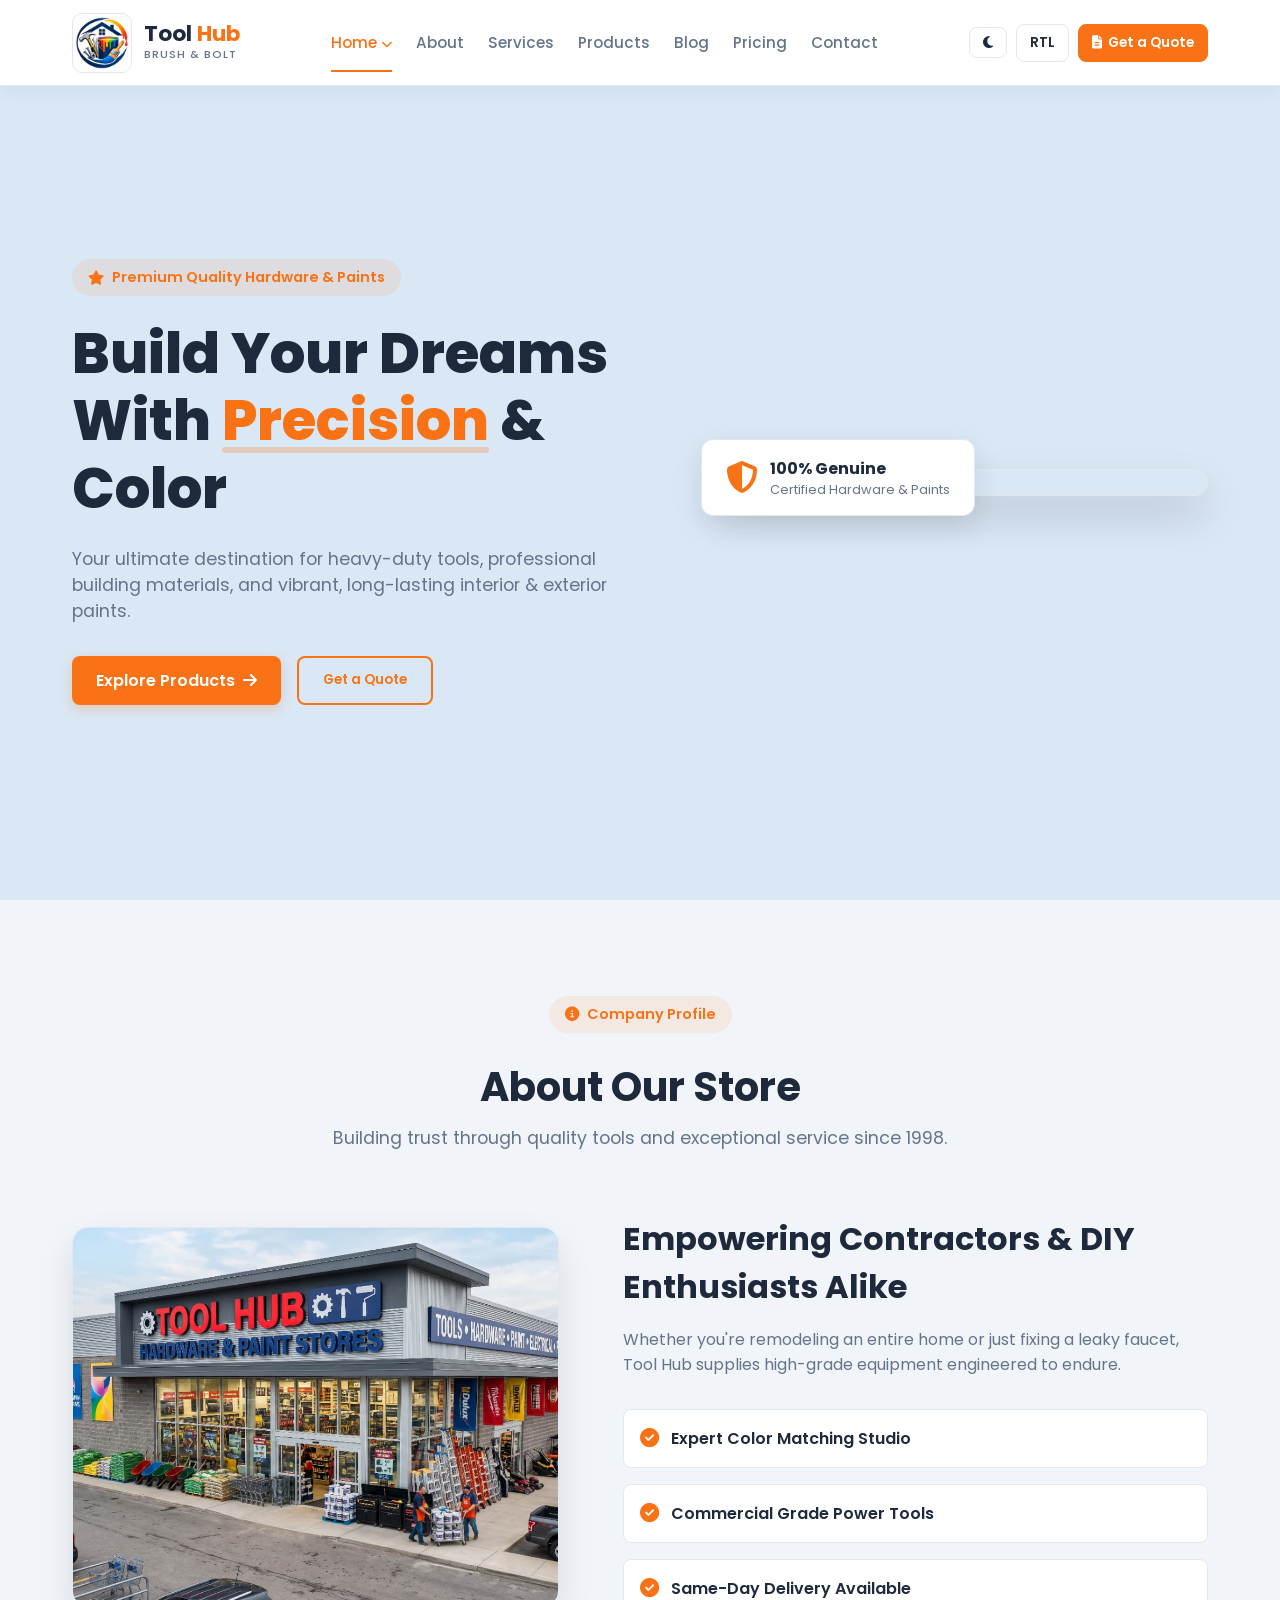
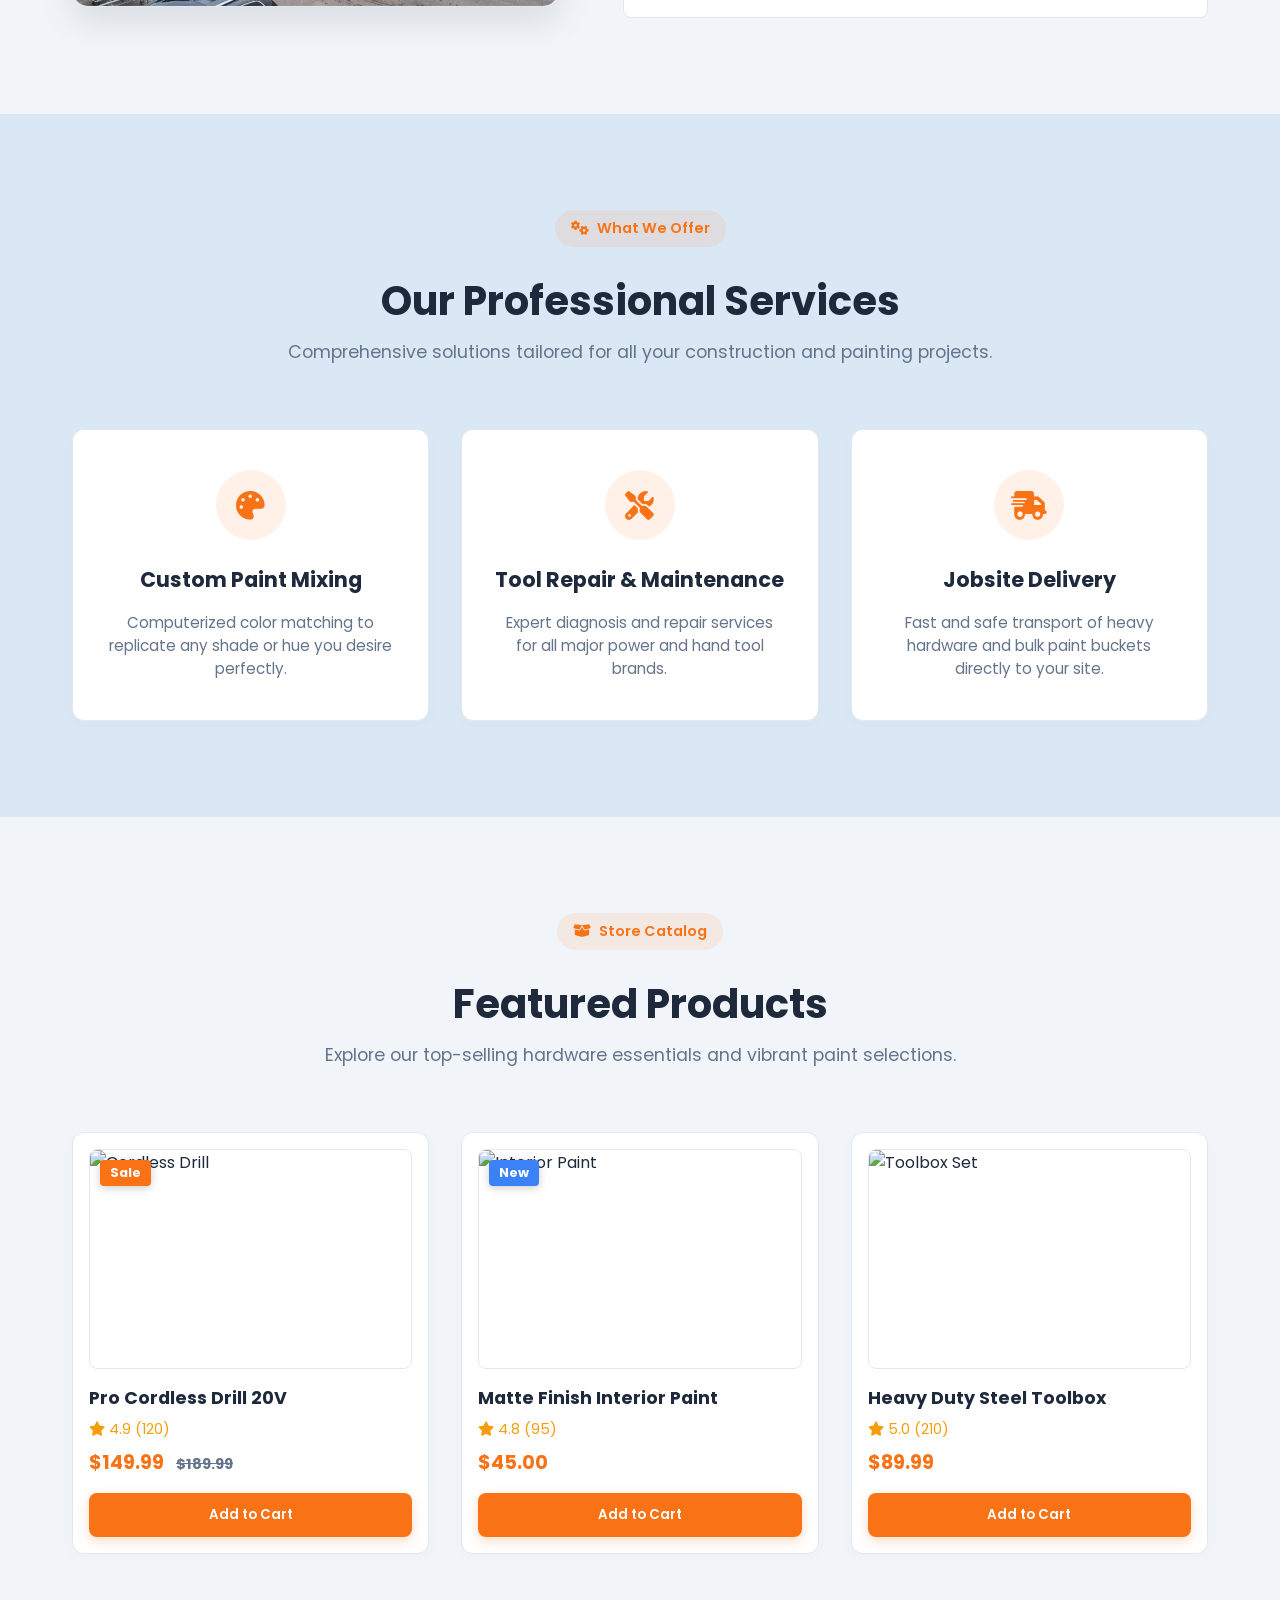
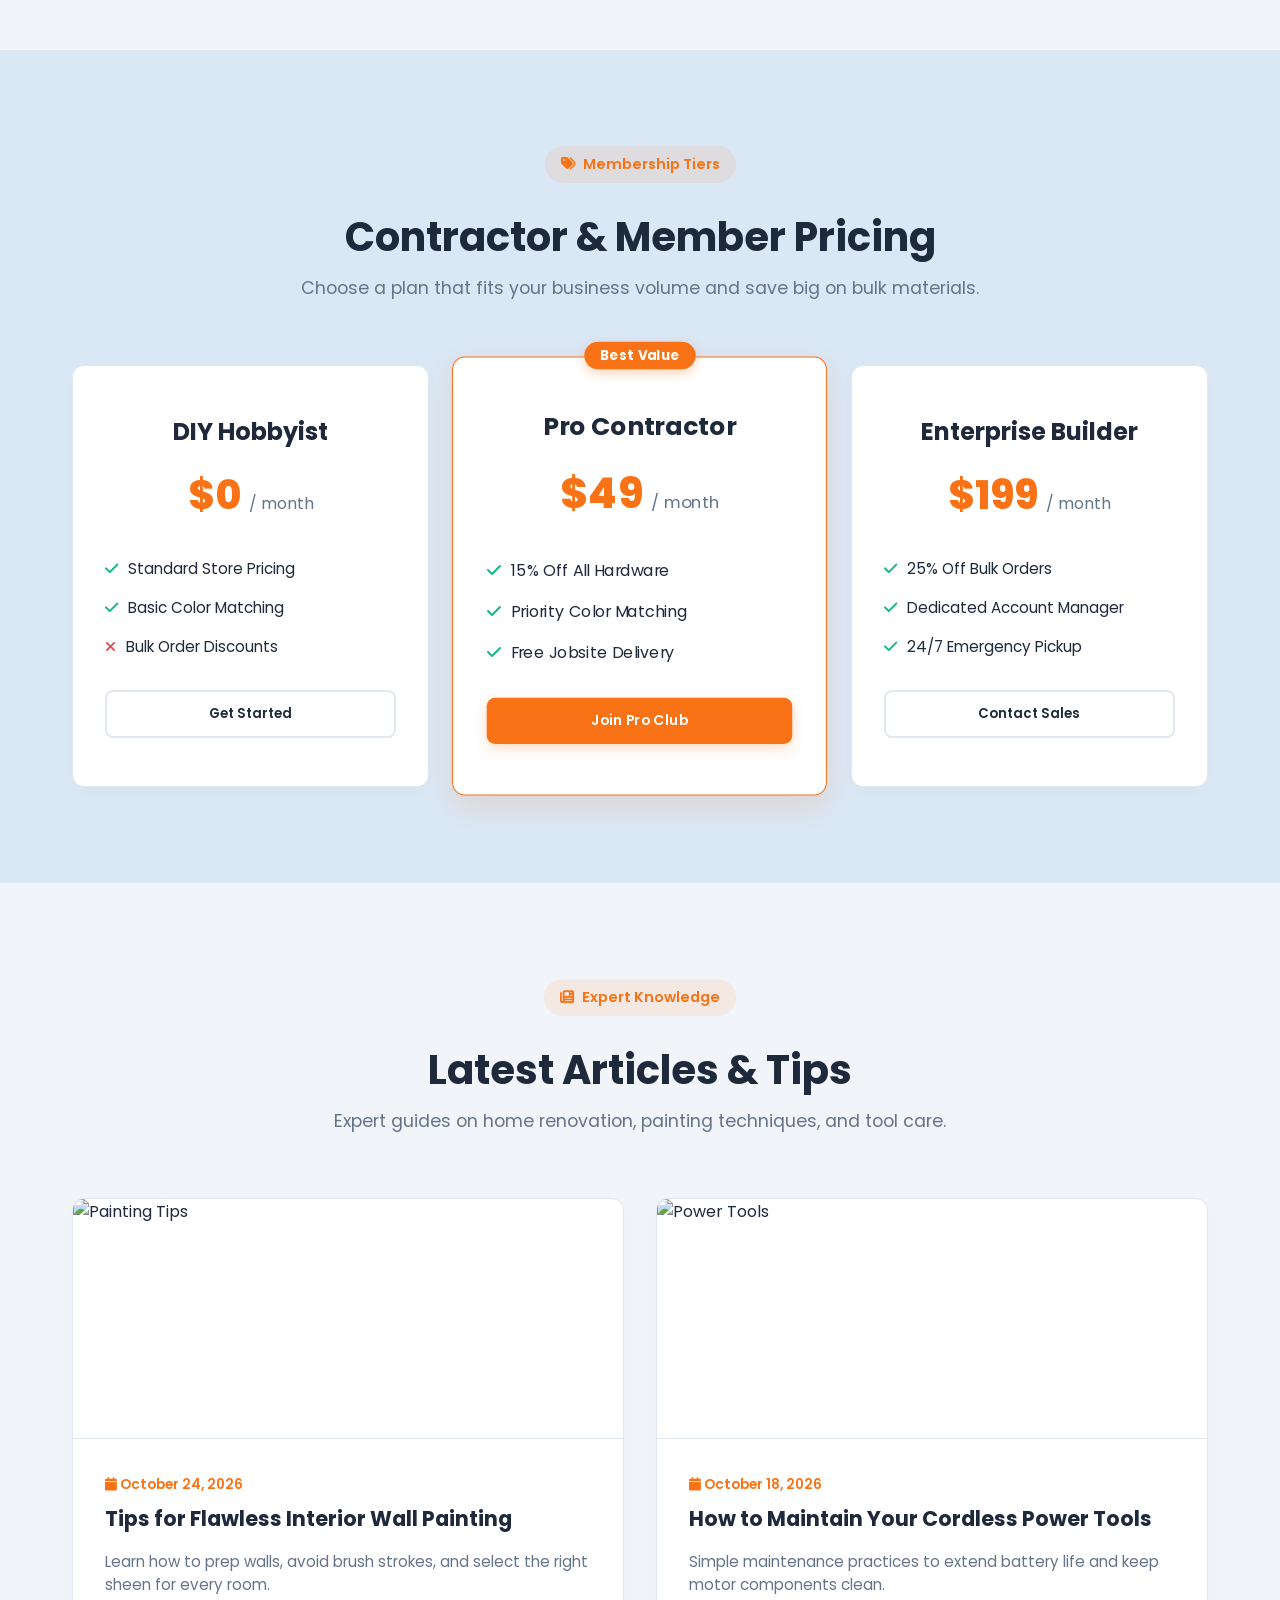
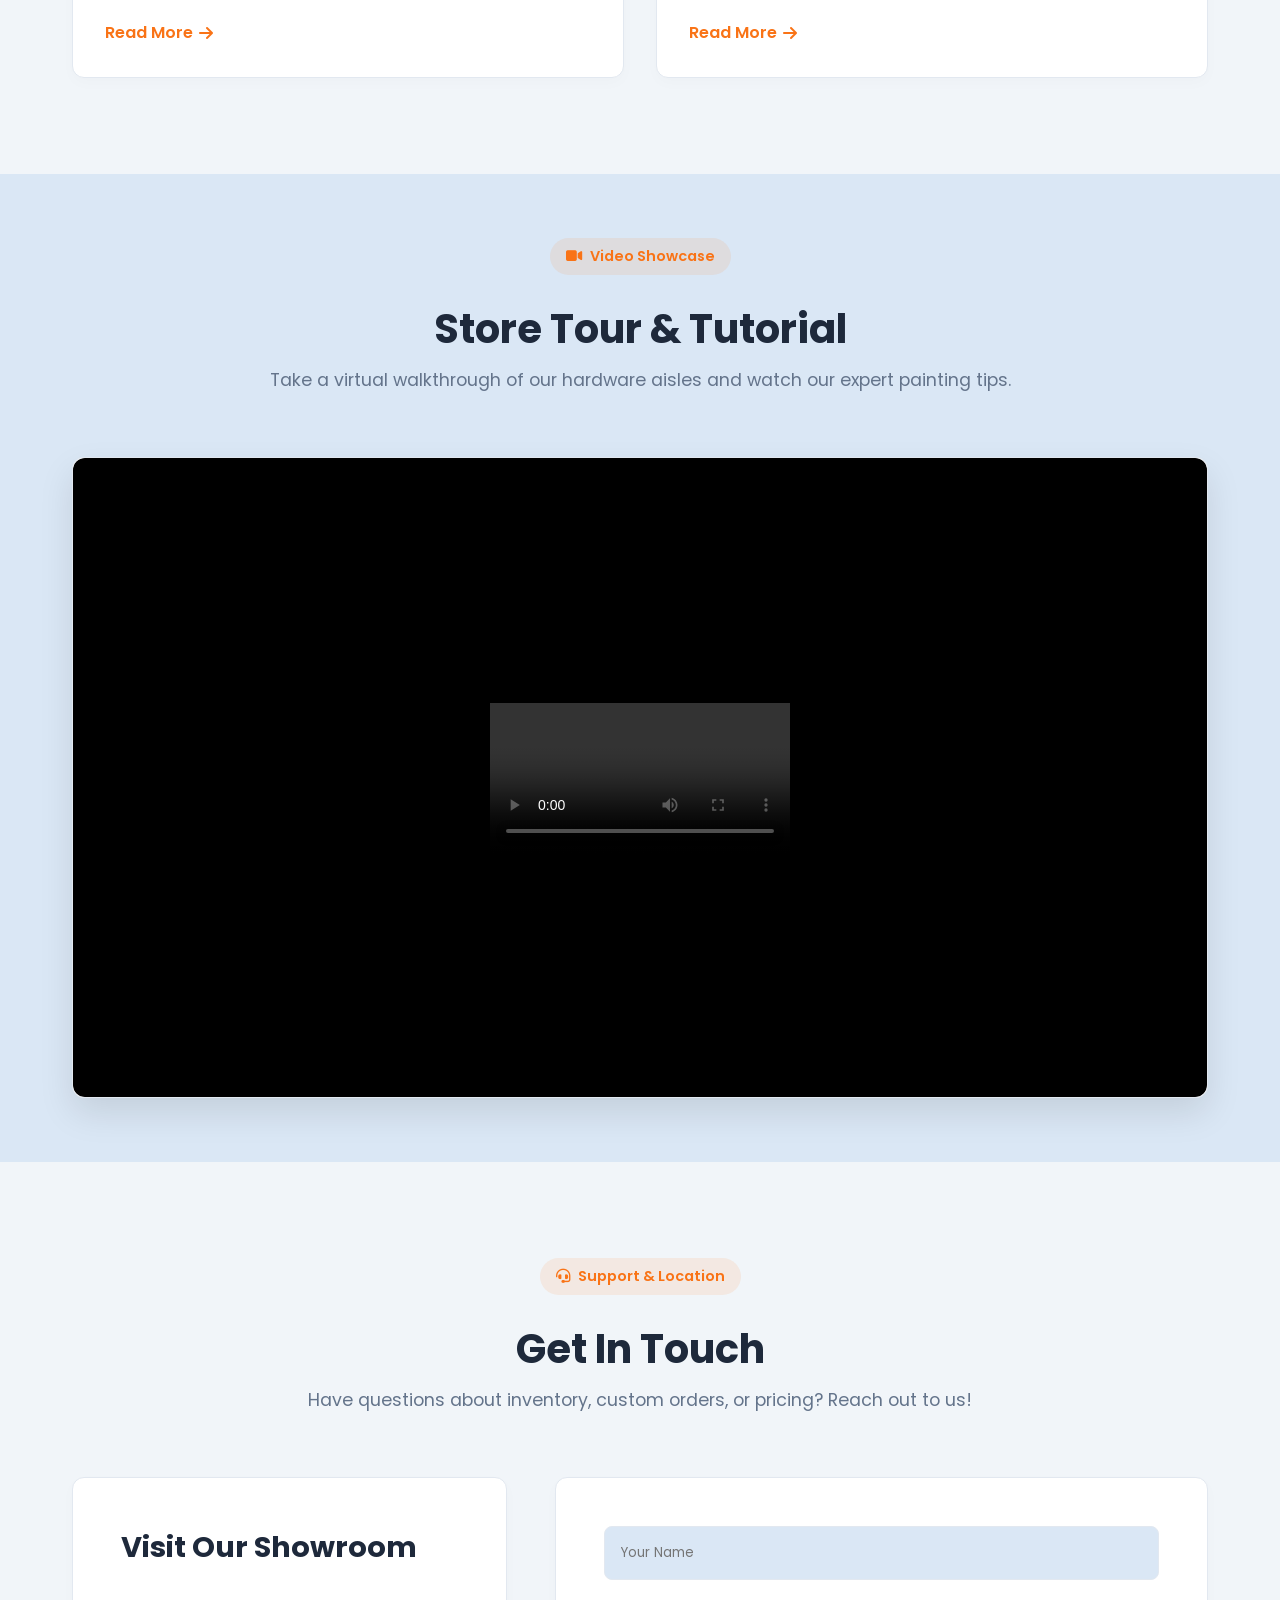
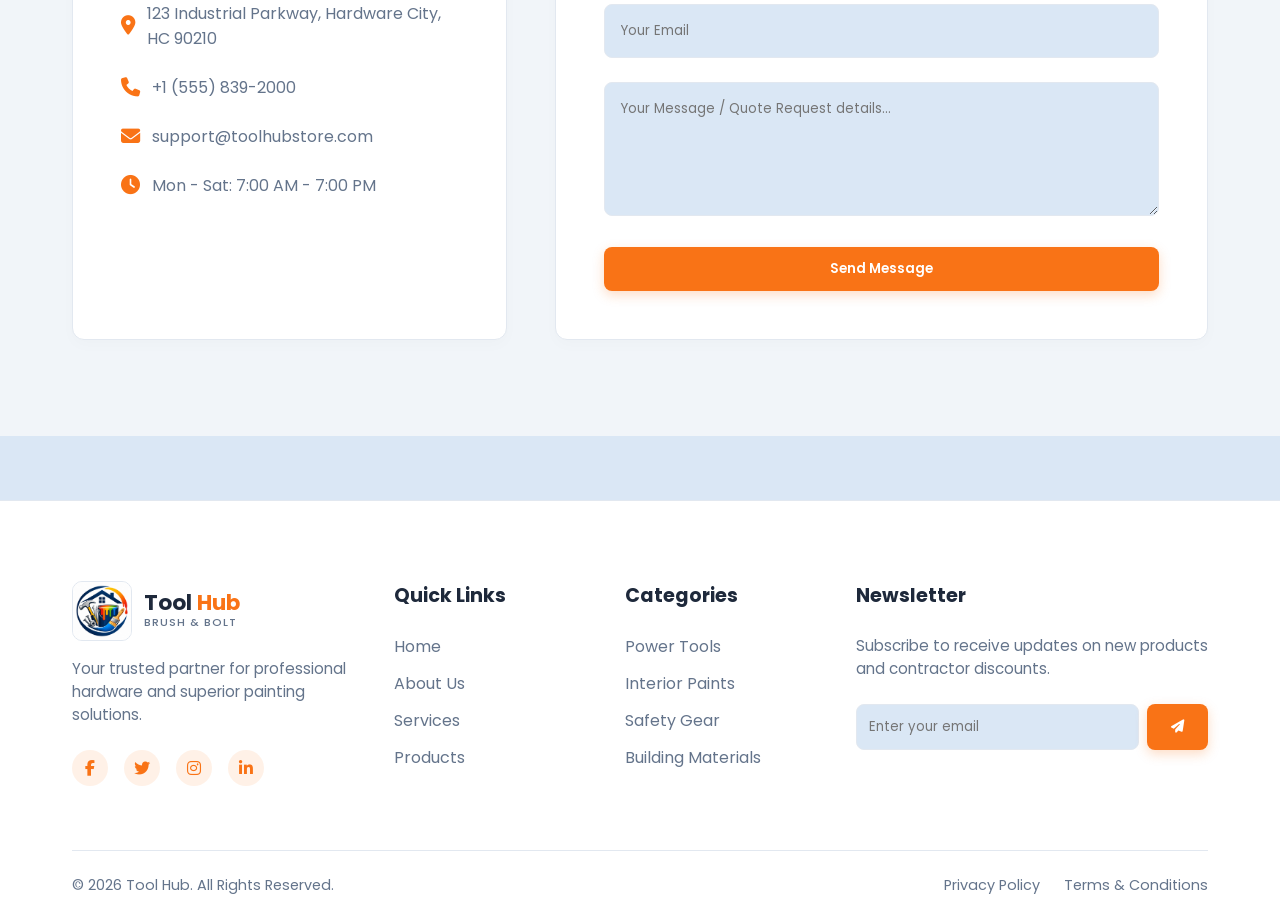
==== index.html @ 79085842 "Add files via upload" ====
<!DOCTYPE html>
<html lang="en" dir="ltr">
<head>
    <meta charset="UTF-8">
    <meta name="viewport" content="width=device-width, initial-scale=1.0">
    <title>Tool Hub - Hardware & Paint Store</title>
     
    <link rel="icon" type="image/png" href="/8eee87d8-c4de-4aaa-bc48-69386eb19802.jpg">

    <!-- Google Fonts -->
    <link href="https://fonts.googleapis.com/css2?family=Poppins:wght@300;400;500;600;700;800&display=swap" rel="stylesheet">
    <!-- FontAwesome Icons -->
    <link rel="stylesheet" href="https://cdnjs.cloudflare.com/ajax/libs/font-awesome/6.4.0/css/all.min.css">
    <!-- Custom CSS -->
<link rel="stylesheet" href="index.css">
</head>
<body>

    <!-- ================= HEADER / NAVBAR ================= -->
    <header class="header" id="header">
        <div class="container nav-container">
            <a href="#home" class="logo">
                <div class="logo-icon-wrapper">
                    <img src="/8eee87d8-c4de-4aaa-bc48-69386eb19802.jpg" alt="Tool Hub Logo" class="logo-light">
                    <img src="/9e8f0496-54de-43a0-b288-77802af85bac.jpg" alt="Tool Hub Logo Dark" class="logo-dark">
                </div>
                <div class="logo-content">
                    <span class="logo-title">Tool <span>Hub</span></span>
                    <span class="logo-subtitle">Brush & Bolt</span>
                </div>
            </a>

            <nav class="navbar" id="navbar">
                <ul class="nav-list">
                    <li class="dropdown">
                        <a href="#home" class="nav-link active">Home <i class="fa-solid fa-chevron-down" style="font-size: 0.7rem;"></i></a>
                        <ul class="dropdown-menu">
                            <li><a href="/index.html">Home-1</a></li>
                            <li><a href="/home2.html">Home-2</a></li>
                        </ul>
                    </li>
                    <li><a href="/about.html" class="nav-link">About</a></li>
                    <li><a href="/services.html" class="nav-link">Services</a></li>
                    <li><a href="/products.html" class="nav-link">Products</a></li>
                    <li><a href="/blog.html" class="nav-link">Blog</a></li>
                    <li><a href="/pricing.html" class="nav-link">Pricing</a></li>
                    <li><a href="/contact.html" class="nav-link">Contact</a></li>
                </ul>
            </nav>

            <div class="header-actions">
                <button class="action-btn theme-toggle" id="themeToggle" title="Toggle Theme">
                    <i class="fa-solid fa-moon"></i>
                </button>
                <button class="action-btn rtl-toggle" id="rtlToggle" title="Toggle RTL">
                    RTL
                </button>
                <button class="action-btn quote-btn" id="openQuoteModal">
                    <i class="fa-solid fa-file-lines"></i> Get a Quote
                </button>
                <div class="hamburger" id="hamburger">
                    <i class="fa-solid fa-bars"></i>
                </div>
            </div>
        </div>
    </header>

    <!-- ================= GET A QUOTE MODAL POPUP ================= -->
    <div class="quote-modal" id="quoteModal">
        <div class="modal-content">
            <button class="close-modal" id="closeQuoteModal"><i class="fa-solid fa-xmark"></i></button>
            <div class="modal-header">
                <h3>Request a Custom Quote</h3>
                <p>Fill out the details below and our team will get back to you with competitive pricing.</p>
            </div>
            <form class="modal-form" id="modalQuoteForm">
                <div class="form-group">
                    <input type="text" placeholder="Full Name" required>
                </div>
                <div class="form-group">
                    <input type="email" placeholder="Email Address" required>
                </div>
                <div class="form-group">
                    <input type="tel" placeholder="Phone Number" required>
                </div>
                <div class="form-group">
                    <select required>
                        <option value="" disabled selected>Select Category</option>
                        <option value="power-tools">Power Tools & Equipment</option>
                        <option value="paints">Paints & Color Mixing</option>
                        <option value="building-materials">Building Materials (Bulk)</option>
                        <option value="safety-gear">Safety Gear</option>
                    </select>
                </div>
                <div class="form-group">
                    <textarea rows="4" placeholder="Describe your materials or project specifications..." required></textarea>
                </div>
                <button type="submit" class="btn primary-btn full-width">Submit Quote Request</button>
            </form>
        </div>
    </div>

    <!-- ================= MAIN CONTENT ================= -->
    <main>

        <!-- SECTION 1: HERO -->
        <section class="hero-section" id="home">
            <div class="container hero-container">
                <div class="hero-content reveal-left">
                    <span class="badge pulse-effect"><i class="fa-solid fa-star"></i> Premium Quality Hardware & Paints</span>
                    <h1>Build Your Dreams With <span class="highlight">Precision</span> & Color</h1>
                    <p>Your ultimate destination for heavy-duty tools, professional building materials, and vibrant, long-lasting interior & exterior paints.</p>
                    <div class="hero-btns">
                        <a href="/products.html#catalog" class="btn primary-btn">Explore Products <i class="fa-solid fa-arrow-right"></i></a>
                        <button class="btn secondary-btn" id="heroOpenQuote">Get a Quote</button>
                    </div>
                </div>
                <div class="hero-image-wrapper reveal-right">
                    <img src="https://thecolorhouse.com/wp-content/uploads/2026/01/ace-hardware-beyond-where-to-find-painting-tools-and-supplies-nearby-image.jpg" alt="Hardware and Paint Store" class="hero-img">
                    <div class="floating-card">
                        <i class="fa-solid fa-shield-halved"></i>
                        <div>
                            <h4>100% Genuine</h4>
                            <p>Certified Hardware & Paints</p>
                        </div>
                    </div>
                </div>
            </div>
        </section>

        <!-- SECTION 2: ABOUT US -->
        <section class="about-section section-padding" id="about">
            <div class="container">
                <div class="section-header reveal-up">
                    <span class="badge"><i class="fa-solid fa-circle-info"></i> Company Profile</span>
                    <h2>About Our Store</h2>
                    <p>Building trust through quality tools and exceptional service since 1998.</p>
                </div>
                <div class="about-grid">
                    <div class="about-image-card reveal-left">
                        <img src="/d13f608e-55d2-41ec-92a8-7dc13a8773bf.jpg" alt="Hardware Store Front">
                    </div>
                    <div class="about-content reveal-right">
                        <h3>Empowering Contractors & DIY Enthusiasts Alike</h3>
                        <p>Whether you're remodeling an entire home or just fixing a leaky faucet, Tool Hub supplies high-grade equipment engineered to endure.</p>
                        <div class="about-features">
                            <div class="feature-item">
                                <i class="fa-solid fa-check-circle"></i>
                                <span>Expert Color Matching Studio</span>
                            </div>
                            <div class="feature-item">
                                <i class="fa-solid fa-check-circle"></i>
                                <span>Commercial Grade Power Tools</span>
                            </div>
                            <div class="feature-item">
                                <i class="fa-solid fa-check-circle"></i>
                                <span>Same-Day Delivery Available</span>
                            </div>
                        </div>
                    </div>
                </div>
            </div>
        </section>

        <!-- SECTION 3: SERVICES -->
        <section class="services-section section-padding" id="services">
            <div class="container">
                <div class="section-header reveal-up">
                    <span class="badge"><i class="fa-solid fa-gears"></i> What We Offer</span>
                    <h2>Our Professional Services</h2>
                    <p>Comprehensive solutions tailored for all your construction and painting projects.</p>
                </div>
                <div class="services-grid">
                    <div class="service-card reveal-up" style="transition-delay: 0.1s;">
                        <div class="service-icon"><i class="fa-solid fa-palette"></i></div>
                        <h3>Custom Paint Mixing</h3>
                        <p>Computerized color matching to replicate any shade or hue you desire perfectly.</p>
                    </div>
                    <div class="service-card reveal-up" style="transition-delay: 0.2s;">
                        <div class="service-icon"><i class="fa-solid fa-screwdriver-wrench"></i></div>
                        <h3>Tool Repair & Maintenance</h3>
                        <p>Expert diagnosis and repair services for all major power and hand tool brands.</p>
                    </div>
                    <div class="service-card reveal-up" style="transition-delay: 0.3s;">
                        <div class="service-icon"><i class="fa-solid fa-truck-fast"></i></div>
                        <h3>Jobsite Delivery</h3>
                        <p>Fast and safe transport of heavy hardware and bulk paint buckets directly to your site.</p>
                    </div>
                </div>
            </div>
        </section>

        <!-- SECTION 4: PRODUCTS -->
        <section class="products-section section-padding" id="products">
            <div class="container">
                <div class="section-header reveal-up">
                    <span class="badge"><i class="fa-solid fa-box-open"></i> Store Catalog</span>
                    <h2>Featured Products</h2>
                    <p>Explore our top-selling hardware essentials and vibrant paint selections.</p>
                </div>
                <div class="products-grid">
                    <div class="product-card reveal-up" style="transition-delay: 0.1s;">
                        <div class="product-img">
                            <img src="https://cdn.thewirecutter.com/wp-content/media/2023/11/drills-2048px-8376.jpg" alt="Cordless Drill">
                            <span class="tag">Sale</span>
                        </div>
                        <div class="product-info">
                            <h4>Pro Cordless Drill 20V</h4>
                            <div class="rating"><i class="fa-solid fa-star"></i> 4.9 (120)</div>
                            <div class="price">$149.99 <span>$189.99</span></div>
                            <button class="btn primary-btn full-width">Add to Cart</button>
                        </div>
                    </div>
                    <div class="product-card reveal-up" style="transition-delay: 0.2s;">
                        <div class="product-img">
                            <img src="https://benjaminmoorepk.com/wp-content/uploads/2021/11/paint-banjamin-moore-aura-bath-and-spa-1024x1024.jpg" alt="Interior Paint">
                            <span class="tag new">New</span>
                        </div>
                        <div class="product-info">
                            <h4>Matte Finish Interior Paint</h4>
                            <div class="rating"><i class="fa-solid fa-star"></i> 4.8 (95)</div>
                            <div class="price">$45.00</div>
                            <button class="btn primary-btn full-width">Add to Cart</button>
                        </div>
                    </div>
                    <div class="product-card reveal-up" style="transition-delay: 0.3s;">
                        <div class="product-img">
                            <img src="https://www.pngitem.com/pimgs/m/250-2507746_kit-herramientas-png-transparent-png.png" alt="Toolbox Set">
                        </div>
                        <div class="product-info">
                            <h4>Heavy Duty Steel Toolbox</h4>
                            <div class="rating"><i class="fa-solid fa-star"></i> 5.0 (210)</div>
                            <div class="price">$89.99</div>
                            <button class="btn primary-btn full-width">Add to Cart</button>
                        </div>
                    </div>
                </div>
            </div>
        </section>

        <!-- SECTION 5: PRICING -->
        <section class="pricing-section section-padding" id="pricing">
            <div class="container">
                <div class="section-header reveal-up">
                    <span class="badge"><i class="fa-solid fa-tags"></i> Membership Tiers</span>
                    <h2>Contractor & Member Pricing</h2>
                    <p>Choose a plan that fits your business volume and save big on bulk materials.</p>
                </div>
                <div class="pricing-grid">
                    <div class="pricing-card reveal-up" style="transition-delay: 0.1s;">
                        <h3>DIY Hobbyist</h3>
                        <div class="price-tag">$0 <span>/ month</span></div>
                        <ul class="pricing-features">
                            <li><i class="fa-solid fa-check"></i> Standard Store Pricing</li>
                            <li><i class="fa-solid fa-check"></i> Basic Color Matching</li>
                            <li><i class="fa-solid fa-xmark"></i> Bulk Order Discounts</li>
                        </ul>
                        <button class="btn secondary-btn full-width" onclick="document.getElementById('quoteModal').classList.add('active')">Get Started</button>
                    </div>
                    <div class="pricing-card popular reveal-up" style="transition-delay: 0.2s;">
                        <span class="pop-badge">Best Value</span>
                        <h3>Pro Contractor</h3>
                        <div class="price-tag">$49 <span>/ month</span></div>
                        <ul class="pricing-features">
                            <li><i class="fa-solid fa-check"></i> 15% Off All Hardware</li>
                            <li><i class="fa-solid fa-check"></i> Priority Color Matching</li>
                            <li><i class="fa-solid fa-check"></i> Free Jobsite Delivery</li>
                        </ul>
                        <button class="btn primary-btn full-width" onclick="document.getElementById('quoteModal').classList.add('active')">Join Pro Club</button>
                    </div>
                    <div class="pricing-card reveal-up" style="transition-delay: 0.3s;">
                        <h3>Enterprise Builder</h3>
                        <div class="price-tag">$199 <span>/ month</span></div>
                        <ul class="pricing-features">
                            <li><i class="fa-solid fa-check"></i> 25% Off Bulk Orders</li>
                            <li><i class="fa-solid fa-check"></i> Dedicated Account Manager</li>
                            <li><i class="fa-solid fa-check"></i> 24/7 Emergency Pickup</li>
                        </ul>
                        <button class="btn secondary-btn full-width" onclick="document.getElementById('quoteModal').classList.add('active')">Contact Sales</button>
                    </div>
                </div>
            </div>
        </section>

        <!-- SECTION 6: BLOG -->
        <section class="blog-section section-padding" id="blog">
            <div class="container">
                <div class="section-header reveal-up">
                    <span class="badge"><i class="fa-solid fa-newspaper"></i> Expert Knowledge</span>
                    <h2>Latest Articles & Tips</h2>
                    <p>Expert guides on home renovation, painting techniques, and tool care.</p>
                </div>
                <div class="blog-grid">
                    <div class="blog-card reveal-left">
                        <div class="blog-img">
                            <img src="https://homemademodernblog.com/wp-content/uploads/2025/06/Incorporate-Accent-Walls.webp" alt="Painting Tips">
                        </div>
                        <div class="blog-content">
                            <span class="blog-date"><i class="fa-solid fa-calendar"></i> October 24, 2026</span>
                            <h4>Tips for Flawless Interior Wall Painting</h4>
                            <p>Learn how to prep walls, avoid brush strokes, and select the right sheen for every room.</p>
                            <a href="#" class="read-more">Read More <i class="fa-solid fa-arrow-right"></i></a>
                        </div>
                    </div>
                    <div class="blog-card reveal-right">
                        <div class="blog-img">
                            <img src="https://taxplore.com/wp-content/uploads/2025/08/essential_woodworking_power_tools_zygms.jpg" alt="Power Tools">
                        </div>
                        <div class="blog-content">
                            <span class="blog-date"><i class="fa-solid fa-calendar"></i> October 18, 2026</span>
                            <h4>How to Maintain Your Cordless Power Tools</h4>
                            <p>Simple maintenance practices to extend battery life and keep motor components clean.</p>
                            <a href="#" class="read-more">Read More <i class="fa-solid fa-arrow-right"></i></a>
                        </div>
                    </div>
                </div>
            </div>
        </section>

        <!-- SECTION: FEATURED VIDEO SHOWCASE -->
        <section class="video-section section-padding" id="video">
            <div class="container">
                <div class="section-header reveal-up">
                    <span class="badge"><i class="fa-solid fa-video"></i> Video Showcase</span>
                    <h2>Store Tour & Tutorial</h2>
                    <p>Take a virtual walkthrough of our hardware aisles and watch our expert painting tips.</p>
                </div>
                <div class="video-wrapper reveal-up">
                    <iframe src="/WhatsApp Video 2026-11-03 at 12.18.35 PM.mp4" title="Tool Hub Store Tour & Demonstration" allowfullscreen></iframe>
                </div>
            </div>
        </section>

        <!-- SECTION 7: CONTACT -->
        <section class="contact-section section-padding" id="contact">
            <div class="container">
                <div class="section-header reveal-up">
                    <span class="badge"><i class="fa-solid fa-headset"></i> Support & Location</span>
                    <h2>Get In Touch</h2>
                    <p>Have questions about inventory, custom orders, or pricing? Reach out to us!</p>
                </div>
                <div class="contact-grid">
                    <div class="contact-info reveal-left">
                        <h3>Visit Our Showroom</h3>
                        <p><i class="fa-solid fa-location-dot"></i> 123 Industrial Parkway, Hardware City, HC 90210</p>
                        <p><i class="fa-solid fa-phone"></i> +1 (555) 839-2000</p>
                        <p><i class="fa-solid fa-envelope"></i> support@toolhubstore.com</p>
                        <p><i class="fa-solid fa-clock"></i> Mon - Sat: 7:00 AM - 7:00 PM</p>
                    </div>
                    <form class="contact-form reveal-right" id="contactForm">
                        <div class="form-group">
                            <input type="text" placeholder="Your Name" required>
                        </div>
                        <div class="form-group">
                            <input type="email" placeholder="Your Email" required>
                        </div>
                        <div class="form-group">
                            <textarea rows="5" placeholder="Your Message / Quote Request details..." required></textarea>
                        </div>
                        <button type="submit" class="btn primary-btn full-width">Send Message</button>
                    </form>
                </div>
            </div>
        </section>

    </main>

    <!-- ================= FOOTER ================= -->
    <footer class="footer">
        <div class="container footer-container">
            <div class="footer-col">
                <a href="#home" class="logo">
                    <div class="logo-icon-wrapper">
                        <img src="/8eee87d8-c4de-4aaa-bc48-69386eb19802.jpg" alt="Tool Hub Logo" class="logo-light">
                        <img src="/9e8f0496-54de-43a0-b288-77802af85bac.jpg" alt="Tool Hub Logo Dark" class="logo-dark">
                    </div>
                    <div class="logo-content">
                        <span class="logo-title">Tool <span>Hub</span></span>
                        <span class="logo-subtitle">Brush & Bolt</span>
                    </div>
                </a>
                <p>Your trusted partner for professional hardware and superior painting solutions.</p>
                <div class="social-icons">
                    <a href="#"><i class="fa-brands fa-facebook-f"></i></a>
                    <a href="#"><i class="fa-brands fa-twitter"></i></a>
                    <a href="#"><i class="fa-brands fa-instagram"></i></a>
                    <a href="#"><i class="fa-brands fa-linkedin-in"></i></a>
                </div>
            </div>
            <div class="footer-col">
                <h3>Quick Links</h3>
                <ul>
                    <li><a href="#home">Home</a></li>
                    <li><a href="#about">About Us</a></li>
                    <li><a href="#services">Services</a></li>
                    <li><a href="#products">Products</a></li>
                </ul>
            </div>
            <div class="footer-col">
                <h3>Categories</h3>
                <ul>
                    <li><a href="#products">Power Tools</a></li>
                    <li><a href="#products">Interior Paints</a></li>
                    <li><a href="#products">Safety Gear</a></li>
                    <li><a href="#products">Building Materials</a></li>
                </ul>
            </div>
            <div class="footer-col">
                <h3>Newsletter</h3>
                <p>Subscribe to receive updates on new products and contractor discounts.</p>
                <form class="newsletter-form">
                    <input type="email" placeholder="Enter your email" required>
                    <button type="submit" class="btn primary-btn"><i class="fa-solid fa-paper-plane"></i></button>
                </form>
            </div>
        </div>
        <div class="container">
            <div class="footer-bottom">
                <p>&copy; 2026 Tool Hub. All Rights Reserved.</p>
                <div class="footer-bottom-links">
                    <a href="#privacy">Privacy Policy</a>
                    <a href="#terms">Terms & Conditions</a>
                </div>
            </div>
        </div>
    </footer>

    <!-- Custom JS -->
    <script src="index.js"></script>
</body>
</html>
---- index.css ----
:root {
            --bg-color: #dae7f5;
            --bg-secondary: #f1f5f9;
            --card-bg: #ffffff;
            --text-color: #1e293b;
            --text-muted: #64748b;
            --primary-color: #f97316; /* Hardware Orange */
            --primary-hover: #ea580c;
            --secondary-color: #3b82f6; /* Secondary Blue */
            --secondary-hover: #2563eb;
            --accent-color: #3b82f6;
            --border-color: #e2e8f0;
            --header-bg: #ffffff;
            --transition: all 0.3s ease;
        }

        [data-theme="dark"] {
            --bg-color: #0f172a;
            --bg-secondary: #1e293b;
            --card-bg: #111827;
            --text-color: #f8fafc;
            --text-muted: #94a3b8;
            --secondary-color: #60a5fa; /* Secondary Light Blue */
            --secondary-hover: #93c5fd;
            --border-color: #334155;
            --header-bg: rgba(15, 23, 42, 0.9);
        }

        /* ================= RESET & BASE STYLES ================= */
        * {
            margin: 0;
            padding: 0;
            box-sizing: border-box;
            font-family: 'Poppins', sans-serif;
        }

        html {
            scroll-behavior: smooth;
        }

        body {
            background-color: var(--bg-color);
            color: var(--text-color);
            transition: var(--transition);
            overflow-x: hidden;
        }

        .container {
            max-width: 1200px;
            margin: 0 auto;
            padding: 0 2rem;
        }

        ul {
            list-style: none;
        }

        a {
            text-decoration: none;
            color: inherit;
        }

        /* ================= ALTERNATING SECTION BACKGROUNDS ================= */
        section:nth-child(odd) {
            background-color: var(--bg-color);
        }

        section:nth-child(even) {
            background-color: var(--bg-secondary);
        }

        /* ================= STANDARD CARDS (Lighting Effects Removed) ================= */
        .card-base {
            border: 1px solid var(--border-color);
            border-radius: 12px;
            background: var(--card-bg);
            transition: var(--transition);
        }

        /* ================= SCROLL & ENTRANCE ANIMATION CLASSES ================= */
        .reveal-up {
            opacity: 0;
            transform: translateY(40px);
            transition: opacity 0.8s cubic-bezier(0.16, 1, 0.3, 1), transform 0.8s cubic-bezier(0.16, 1, 0.3, 1);
        }

        .reveal-up.active {
            opacity: 1;
            transform: translateY(0);
        }

        .reveal-left {
            opacity: 0;
            transform: translateX(-50px);
            transition: opacity 0.8s cubic-bezier(0.16, 1, 0.3, 1), transform 0.8s cubic-bezier(0.16, 1, 0.3, 1);
        }

        .reveal-left.active {
            opacity: 1;
            transform: translateX(0);
        }

        .reveal-right {
            opacity: 0;
            transform: translateX(50px);
            transition: opacity 0.8s cubic-bezier(0.16, 1, 0.3, 1), transform 0.8s cubic-bezier(0.16, 1, 0.3, 1);
        }

        .reveal-right.active {
            opacity: 1;
            transform: translateX(0);
        }

        /* Pulse Animation for interactive badges/highlights */
        @keyframes pulse-subtle {
            0%, 100% { transform: scale(1); }
            50% { transform: scale(1.02); }
        }

        .pulse-effect {
            animation: pulse-subtle 4s ease-in-out infinite;
        }

        /* ================= HEADER & NAV ================= */
        .header {
            position: fixed;
            top: 0;
            left: 0;
            width: 100%;
            background-color: var(--header-bg);
            backdrop-filter: blur(12px);
            -webkit-backdrop-filter: blur(12px);
            z-index: 1000;
            border-bottom: 1px solid var(--border-color);
            box-shadow: 0 4px 20px rgba(0, 0, 0, 0.05);
            transition: var(--transition);
        }

        .nav-container {
            display: flex;
            align-items: center;
            justify-content: space-between;
            height: 85px;
            gap: 1.5rem;
        }

        .logo {
            display: flex;
            align-items: center;
            gap: 12px;
            flex-shrink: 0;
            transition: transform 0.3s ease;
        }
        
        .logo:hover {
            transform: scale(1.03);
        }

        .logo-icon-wrapper {
            width: 60px;
            height: 60px;
            background: var(--card-bg);
            border: 1px solid var(--border-color);
            display: flex;
            align-items: center;
            justify-content: center;
            border-radius: 10px;
            overflow: hidden;
            transition: transform 0.4s ease;
        }

        .logo:hover .logo-icon-wrapper {
            transform: rotate(-8deg);
        }

        .logo-icon-wrapper img {
            width: 100%;
            height: 100%;
            object-fit: cover;
        }

        .logo-dark { display: none; }
        .logo-light { display: block; }
        
        [data-theme="dark"] .logo-dark { display: block; }
        [data-theme="dark"] .logo-light { display: none; }

        .logo-content {
            display: flex;
            flex-direction: column;
        }

        .logo-title {
            font-weight: 700;
            font-size: 1.35rem;
            line-height: 1.1;
        }

        .logo-title span {
            color: var(--primary-color);
        }

        .logo-subtitle {
            font-size: 0.7rem;
            font-weight: 500;
            color: var(--text-muted);
            letter-spacing: 1px;
            text-transform: uppercase;
        }

        .nav-list {
            display: flex;
            gap: 1.5rem;
            align-items: center;
        }

        .nav-link {
            font-weight: 500;
            color: var(--text-muted);
            transition: var(--transition);
            position: relative;
            padding: 1.5rem 0;
            font-size: 0.95rem;
        }

        .nav-link:hover, .nav-link.active {
            color: var(--primary-color);
        }

        .nav-link::after {
            content: '';
            position: absolute;
            bottom: 5px;
            left: 0;
            width: 0;
            height: 2px;
            background: var(--primary-color);
            transition: width 0.3s cubic-bezier(0.16, 1, 0.3, 1);
        }

        .nav-link:hover::after, .nav-link.active::after {
            width: 100%;
        }

        /* ================= DROPDOWN MENU STYLES ================= */
        .dropdown {
            position: relative;
        }

        .dropdown-menu {
            position: absolute;
            top: 100%;
            left: 0;
            background: var(--card-bg);
            border: 1px solid var(--border-color);
            box-shadow: 0 10px 25px rgba(0,0,0,0.1);
            border-radius: 8px;
            width: 200px;
            display: flex;
            flex-direction: column;
            opacity: 0;
            visibility: hidden;
            transform: translateY(15px);
            transition: all 0.3s cubic-bezier(0.16, 1, 0.3, 1);
            z-index: 100;
        }

        .dropdown:hover .dropdown-menu {
            opacity: 1;
            visibility: visible;
            transform: translateY(0);
        }

        .dropdown-menu li a {
            padding: 0.75rem 1.2rem;
            color: var(--text-color);
            font-size: 0.9rem;
            display: block;
            transition: var(--transition);
        }

        .dropdown-menu li a:hover {
            background: var(--bg-secondary);
            color: var(--primary-color);
            padding-left: 1.5rem;
        }

        .header-actions {
            display: flex;
            align-items: center;
            gap: 0.6rem;
            flex-shrink: 0;
        }

        .action-btn {
            background: var(--card-bg);
            border: 1px solid var(--border-color);
            color: var(--text-color);
            padding: 0.5rem 0.8rem;
            border-radius: 8px;
            cursor: pointer;
            font-weight: 600;
            font-size: 0.85rem;
            transition: var(--transition);
            display: flex;
            align-items: center;
            gap: 6px;
            white-space: nowrap;
        }

        .action-btn:hover {
            border-color: var(--secondary-color);
            color: var(--secondary-color);
            transform: translateY(-2px);
        }
        .theme-toggle, .rtl-toggle {
            background-color: var(--card-bg);
            color: var(--text-color);
            padding: 0.5rem 0.8rem;
        }

        .theme-toggle:hover, .rtl-toggle:hover {
            border-color: var(--primary-color);
            color: var(--primary-color);
        }

        .quote-btn {
            background-color: var(--primary-color);
            color: #fff;
            border-color: var(--primary-color);
        }

        .quote-btn:hover {
            opacity: 0.9;
            color: #fff;
            transform: translateY(-2px) scale(1.02);
        }

        .hamburger {
            display: none;
            font-size: 1.4rem;
            cursor: pointer;
            padding: 4px;
            transition: transform 0.3s ease;
        }
        
        .hamburger:hover {
            color: var(--primary-color);
        }

        /* ================= BUTTONS & ANIMATED RIPPLE EFFECT ================= */
        .btn {
            display: inline-flex;
            align-items: center;
            justify-content: center;
            gap: 8px;
            padding: 0.75rem 1.5rem;
            border-radius: 8px;
            font-weight: 600;
            cursor: pointer;
            transition: all 0.3s cubic-bezier(0.16, 1, 0.3, 1);
            border: none;
            position: relative;
            overflow: hidden;
        }

        .btn::after {
            content: '';
            position: absolute;
            width: 100%;
            height: 100%;
            top: 0;
            left: -100%;
            background: linear-gradient(90deg, transparent, rgba(255,255,255,0.2), transparent);
            transition: 0.5s;
        }

        .btn:hover::after {
            left: 100%;
        }

        .primary-btn {
            background-color: var(--primary-color);
            color: #fff;
            box-shadow: 0 4px 12px rgba(249, 115, 22, 0.25);
        }

        .primary-btn:hover {
            background-color: var(--primary-hover);
            transform: translateY(-3px);
            box-shadow: 0 6px 18px rgba(249, 115, 22, 0.35);
        }

        .secondary-btn {
            background-color: transparent;
            border: 2px solid var(--border-color);
            color: var(--text-color);
        }

        .secondary-btn:hover {
            border-color: var(--primary-color);
            color: var(--primary-color);
            transform: translateY(-3px);
            background: rgba(249, 115, 22, 0.05);
        }

        .full-width {
            width: 100%;
        }

        /* ================= MODAL POPUP FOR QUOTE ================= */
        .quote-modal {
            position: fixed;
            inset: 0;
            background: rgba(15, 23, 42, 0.75);
            backdrop-filter: blur(5px);
            display: flex;
            align-items: center;
            justify-content: center;
            z-index: 2000;
            opacity: 0;
            visibility: hidden;
            transition: var(--transition);
        }

        .quote-modal.active {
            opacity: 1;
            visibility: visible;
        }

        .modal-content {
            background: var(--card-bg);
            border: 1px solid var(--border-color);
            width: 100%;
            max-width: 550px;
            padding: 2.5rem;
            border-radius: 16px;
            position: relative;
            box-shadow: 0 20px 40px rgba(0,0,0,0.3);
            transform: translateY(-30px) scale(0.95);
            transition: transform 0.4s cubic-bezier(0.16, 1, 0.3, 1), opacity 0.4s ease;
        }

        .quote-modal.active .modal-content {
            transform: translateY(0) scale(1);
        }

        .close-modal {
            position: absolute;
            top: 1.2rem;
            right: 1.2rem;
            background: var(--bg-secondary);
            border: none;
            width: 35px;
            height: 35px;
            border-radius: 50%;
            display: flex;
            align-items: center;
            justify-content: center;
            font-size: 1.1rem;
            cursor: pointer;
            color: var(--text-color);
            transition: var(--transition);
        }

        .close-modal:hover {
            background: var(--primary-color);
            color: #fff;
            transform: rotate(90deg);
        }

        .modal-header {
            margin-bottom: 1.5rem;
        }

        .modal-header h3 {
            font-size: 1.6rem;
            margin-bottom: 0.3rem;
        }

        .modal-header p {
            color: var(--text-muted);
            font-size: 0.95rem;
        }

        .modal-form {
            display: flex;
            flex-direction: column;
            gap: 1.2rem;
        }

        .modal-form input, 
        .modal-form select, 
        .modal-form textarea {
            width: 100%;
            padding: 0.9rem 1rem;
            background: var(--bg-color);
            border: 1px solid var(--border-color);
            border-radius: 8px;
            color: var(--text-color);
            outline: none;
            font-family: inherit;
            transition: var(--transition);
        }

        .modal-form input:focus, 
        .modal-form select:focus, 
        .modal-form textarea:focus {
            border-color: var(--primary-color);
            transform: translateY(-1px);
            box-shadow: 0 4px 12px rgba(249, 115, 22, 0.15);
        }

        /* ================= SECTION COMMON ================= */
        .section-padding {
            padding: 6rem 0;
        }

        .section-header {
            text-align: center;
            margin-bottom: 4rem;
        }

        .section-header h2 {
            font-size: 2.5rem;
            font-weight: 700;
            margin-bottom: 0.5rem;
        }

        .section-header p {
            color: var(--text-muted);
            font-size: 1.1rem;
        }

        .badge {
            display: inline-flex;
            align-items: center;
            gap: 8px;
            background: rgba(249, 115, 22, 0.1);
            color: var(--primary-color);
            padding: 0.5rem 1rem;
            border-radius: 50px;
            font-weight: 600;
            font-size: 0.9rem;
            margin-bottom: 1.5rem;
            transition: transform 0.3s ease;
        }
        
        .badge:hover {
            transform: scale(1.05);
        }

        /* ================= SECTION 1: HERO ================= */
        .hero-section {
            padding: 10rem 0 6rem;
            min-height: 100vh;
            display: flex;
            align-items: center;
        }

        .hero-container {
            display: grid;
            grid-template-columns: 1.2fr 1fr;
            gap: 4rem;
            align-items: center;
        }

        .hero-content h1 {
            font-size: 3.5rem;
            font-weight: 800;
            line-height: 1.2;
            margin-bottom: 1.5rem;
        }

        .highlight {
            color: var(--primary-color);
            position: relative;
            display: inline-block;
        }
        
        .highlight::after {
            content: '';
            position: absolute;
            bottom: 2px;
            left: 0;
            width: 100%;
            height: 6px;
            background: rgba(249, 115, 22, 0.25);
            z-index: -1;
            border-radius: 4px;
        }

        .hero-content p {
            color: var(--text-muted);
            font-size: 1.1rem;
            margin-bottom: 2rem;
        }

        .hero-btns {
            display: flex;
            gap: 1rem;
        }

        .hero-btns .secondary-btn {
            border: 2px solid var(--primary-color);
            color: var(--primary-color);
        }

        .hero-btns .secondary-btn:hover {
            background-color: var(--primary-color);
            color: #fff;
        }

        .hero-image-wrapper {
            position: relative;
        }

        .hero-img {
            width: 100%;
            border-radius: 16px;
            box-shadow: 0 20px 40px rgba(0,0,0,0.15);
            animation: float-img 6s ease-in-out infinite;
            display: block;
            border: 1px solid var(--border-color);
        }

        @keyframes float-img {
            0%, 100% { transform: translateY(0); }
            50% { transform: translateY(-10px); }
        }

        .floating-card {
            position: absolute;
            bottom: -20px;
            left: -20px;
            background: var(--card-bg);
            border: 1px solid var(--border-color);
            padding: 1.0rem 1.5rem;
            border-radius: 12px;
            display: flex;
            align-items: center;
            gap: 12px;
            box-shadow: 0 10px 30px rgba(0,0,0,0.1);
            animation: float-card 5s ease-in-out infinite 1s;
        }

        @keyframes float-card {
            0%, 100% { transform: translateY(0) rotate(0deg); }
            50% { transform: translateY(-8px) rotate(1deg); }
        }

        .floating-card i {
            font-size: 2rem;
            color: var(--primary-color);
        }

        .floating-card h4 {
            font-size: 1rem;
            font-weight: 700;
        }

        .floating-card p {
            font-size: 0.8rem;
            color: var(--text-muted);
        }

        /* ================= SECTION 2: ABOUT ================= */
        .about-grid {
            display: grid;
            grid-template-columns: 1fr 1.2fr;
            gap: 4rem;
            align-items: center;
        }

        .about-image-card img {
            width: 100%;
            height: 380px;
            object-fit: cover;
            border-radius: 16px;
            border: 1px solid var(--border-color);
            box-shadow: 0 15px 35px rgba(0,0,0,0.1);
            transition: transform 0.5s cubic-bezier(0.16, 1, 0.3, 1), box-shadow 0.5s ease;
            display: block;
        }

        .about-image-card:hover img {
            transform: scale(1.03) translateY(-4px);
            box-shadow: 0 20px 40px rgba(0,0,0,0.15);
        }

        .about-content h3 {
            font-size: 2rem;
            margin-bottom: 1rem;
        }

        .about-content p {
            color: var(--text-muted);
            margin-bottom: 2rem;
        }

        .about-features {
            display: flex;
            flex-direction: column;
            gap: 1rem;
        }

        .feature-item {
            display: flex;
            align-items: center;
            gap: 12px;
            padding: 1rem;
            font-weight: 600;
            border: 1px solid var(--border-color);
            background: var(--card-bg);
            border-radius: 8px;
            transition: all 0.3s cubic-bezier(0.16, 1, 0.3, 1);
        }

        .feature-item:hover {
            transform: translateX(8px);
            border-color: var(--primary-color);
            box-shadow: 0 4px 15px rgba(249, 115, 22, 0.1);
        }

        .feature-item i {
            color: var(--primary-color);
            font-size: 1.2rem;
            transition: transform 0.3s ease;
        }
        
        .feature-item:hover i {
            transform: scale(1.2);
        }

        /* ================= SECTION 3: SERVICES ================= */
        .services-grid {
            display: grid;
            grid-template-columns: repeat(3, 1fr);
            gap: 2rem;
        }

        .service-card {
            padding: 2.5rem 2rem;
            text-align: center;
            border: 1px solid var(--border-color);
            background: var(--card-bg);
            border-radius: 12px;
            transition: all 0.4s cubic-bezier(0.16, 1, 0.3, 1);
            box-shadow: 0 5px 15px rgba(0,0,0,0.02);
        }

        .service-card:hover {
            transform: translateY(-8px);
            border-color: var(--primary-color);
            box-shadow: 0 15px 30px rgba(249, 115, 22, 0.12);
        }

        .service-icon {
            width: 70px;
            height: 70px;
            background: rgba(249, 115, 22, 0.1);
            color: var(--primary-color);
            display: flex;
            align-items: center;
            justify-content: center;
            border-radius: 50%;
            font-size: 1.8rem;
            margin: 0 auto 1.5rem;
            transition: all 0.4s cubic-bezier(0.16, 1, 0.3, 1);
        }

        .service-card:hover .service-icon {
            background: var(--primary-color);
            color: #fff;
            transform: scale(1.15) rotate(8deg);
        }

        .service-card h3 {
            font-size: 1.3rem;
            margin-bottom: 1rem;
        }

        .service-card p {
            color: var(--text-muted);
            font-size: 0.95rem;
        }

        /* ================= SECTION 4: PRODUCTS ================= */
        .products-grid {
            display: grid;
            grid-template-columns: repeat(3, 1fr);
            gap: 2rem;
        }

        .product-card {
            overflow: hidden;
            padding: 1rem;
            border: 1px solid var(--border-color);
            background: var(--card-bg);
            border-radius: 12px;
            transition: all 0.4s cubic-bezier(0.16, 1, 0.3, 1);
            box-shadow: 0 5px 15px rgba(0,0,0,0.02);
        }

        .product-card:hover {
            transform: translateY(-8px);
            border-color: var(--primary-color);
            box-shadow: 0 15px 30px rgba(249, 115, 22, 0.12);
        }

        .product-img {
            position: relative;
            height: 220px;
            border-radius: 8px;
            overflow: hidden;
            margin-bottom: 1rem;
            border: 1px solid var(--border-color);
        }

        .product-img img {
            width: 100%;
            height: 100%;
            object-fit: cover;
            transition: transform 0.6s cubic-bezier(0.16, 1, 0.3, 1);
            display: block;
        }

        .product-card:hover .product-img img {
            transform: scale(1.08);
        }

        .product-img .tag {
            position: absolute;
            top: 10px;
            left: 10px;
            background: var(--primary-color);
            color: #fff;
            padding: 4px 10px;
            font-size: 0.8rem;
            font-weight: 700;
            border-radius: 4px;
            z-index: 2;
            box-shadow: 0 2px 8px rgba(0,0,0,0.2);
        }

        .product-img .tag.new {
            background: var(--secondary-color);
        }

        .product-info h4 {
            font-size: 1.1rem;
            margin-bottom: 0.5rem;
        }

        .rating {
            color: #f59e0b;
            font-size: 0.9rem;
            margin-bottom: 0.5rem;
        }

        .price {
            font-size: 1.2rem;
            font-weight: 700;
            color: var(--primary-color);
            margin-bottom: 1rem;
        }

        .price span {
            font-size: 0.9rem;
            color: var(--text-muted);
            text-decoration: line-through;
            margin-left: 8px;
        }

        /* ================= SECTION 5: PRICING ================= */
        .pricing-grid {
            display: grid;
            grid-template-columns: repeat(3, 1fr);
            gap: 2rem;
            align-items: center;
        }

        .pricing-card {
            padding: 3rem 2rem;
            text-align: center;
            position: relative;
            border: 1px solid var(--border-color);
            background: var(--card-bg);
            border-radius: 12px;
            transition: all 0.4s cubic-bezier(0.16, 1, 0.3, 1);
            box-shadow: 0 5px 15px rgba(0,0,0,0.02);
        }

        .pricing-card:hover {
            transform: translateY(-8px);
            box-shadow: 0 15px 30px rgba(0,0,0,0.08);
        }

        .pricing-card.popular {
            border-color: var(--primary-color);
            transform: scale(1.05);
            box-shadow: 0 10px 25px rgba(249, 115, 22, 0.15);
        }

        .pricing-card.popular:hover {
            transform: scale(1.07) translateY(-4px);
            box-shadow: 0 20px 40px rgba(249, 115, 22, 0.22);
        }

        .pop-badge {
            position: absolute;
            top: -15px;
            left: 50%;
            transform: translateX(-50%);
            background: var(--primary-color);
            color: #fff;
            padding: 4px 15px;
            border-radius: 50px;
            font-size: 0.8rem;
            font-weight: 700;
            box-shadow: 0 4px 10px rgba(249, 115, 22, 0.3);
            animation: bounce-subtle 2s ease-in-out infinite;
        }

        @keyframes bounce-subtle {
            0%, 100% { transform: translateX(-50%) translateY(0); }
            50% { transform: translateX(-50%) translateY(-4px); }
        }

        .pricing-card h3 {
            font-size: 1.5rem;
            margin-bottom: 1rem;
        }

        .price-tag {
            font-size: 2.5rem;
            font-weight: 800;
            color: var(--primary-color);
            margin-bottom: 2rem;
        }

        .price-tag span {
            font-size: 1rem;
            color: var(--text-muted);
            font-weight: 400;
        }

        .pricing-features {
            text-align: left;
            display: flex;
            flex-direction: column;
            gap: 1rem;
            margin-bottom: 2rem;
        }

        .pricing-features li {
            display: flex;
            align-items: center;
            gap: 10px;
            font-size: 0.95rem;
            transition: transform 0.2s ease;
        }
        
        .pricing-features li:hover {
            transform: translateX(4px);
        }

        .pricing-features .fa-check {
            color: #10b981;
        }

        .pricing-features .fa-xmark {
            color: #ef4444;
        }

        /* ================= SECTION 6: BLOG ================= */
        .blog-grid {
            display: grid;
            grid-template-columns: repeat(2, 1fr);
            gap: 2rem;
        }

        .blog-card {
            overflow: hidden;
            display: flex;
            flex-direction: column;
            border: 1px solid var(--border-color);
            background: var(--card-bg);
            border-radius: 12px;
            transition: all 0.4s cubic-bezier(0.16, 1, 0.3, 1);
            box-shadow: 0 5px 15px rgba(0,0,0,0.02);
        }

        .blog-card:hover {
            transform: translateY(-8px);
            border-color: var(--primary-color);
            box-shadow: 0 15px 30px rgba(249, 115, 22, 0.12);
        }

        .blog-img {
            height: 240px;
            overflow: hidden;
            position: relative;
            border-bottom: 1px solid var(--border-color);
        }

        .blog-img img {
            width: 100%;
            height: 100%;
            object-fit: cover;
            transition: transform 0.6s cubic-bezier(0.16, 1, 0.3, 1);
            display: block;
        }

        .blog-card:hover .blog-img img {
            transform: scale(1.08);
        }

        .blog-content {
            padding: 2rem;
        }

        .blog-date {
            font-size: 0.85rem;
            color: var(--primary-color);
            font-weight: 600;
            display: inline-block;
            margin-bottom: 0.5rem;
        }

        .blog-content h4 {
            font-size: 1.3rem;
            margin-bottom: 1rem;
        }

        .blog-content p {
            color: var(--text-muted);
            font-size: 0.95rem;
            margin-bottom: 1.5rem;
        }

        .read-more {
            font-weight: 600;
            color: var(--primary-color);
            display: inline-flex;
            align-items: center;
            gap: 6px;
            transition: var(--transition);
        }

        .read-more:hover {
            gap: 12px;
        }

        /* ================= VIDEO SHOWCASE ================= */
        .video-section {
            padding: 4rem 0;
        }

        .video-wrapper {
            position: relative;
            width: 100%;
            padding-bottom: 56.25%;
            height: 0;
            overflow: hidden;
            border-radius: 12px;
            border: 1px solid var(--border-color);
            background: var(--card-bg);
            box-shadow: 0 15px 35px rgba(0,0,0,0.1);
            transition: transform 0.4s ease, box-shadow 0.4s ease;
        }
        
        .video-wrapper:hover {
            box-shadow: 0 20px 45px rgba(0,0,0,0.15);
            transform: translateY(-4px);
        }

        .video-wrapper iframe {
            position: absolute;
            top: 0;
            left: 0;
            width: 100%;
            height: 100%;
            border: none;
            border-radius: 12px;
        }

        /* ================= CONTACT ================= */
        .contact-section {
            margin-bottom: 4rem;
        }

        .contact-grid {
            display: grid;
            grid-template-columns: 1fr 1.5fr;
            gap: 3rem;
        }

        .contact-info {
            padding: 3rem;
            display: flex;
            flex-direction: column;
            gap: 1.5rem;
            border: 1px solid var(--border-color);
            background: var(--card-bg);
            border-radius: 12px;
            box-shadow: 0 5px 15px rgba(0,0,0,0.02);
            transition: transform 0.3s ease;
        }

        .contact-info h3 {
            font-size: 1.8rem;
            margin-bottom: 0.5rem;
        }

        .contact-info p {
            display: flex;
            align-items: center;
            gap: 12px;
            color: var(--text-muted);
            transition: all 0.3s cubic-bezier(0.16, 1, 0.3, 1);
        }

        .contact-info p:hover {
            transform: translateX(8px);
            color: var(--text-color);
        }

        .contact-info i {
            color: var(--primary-color);
            font-size: 1.2rem;
            transition: transform 0.3s ease;
        }
        
        .contact-info p:hover i {
            transform: scale(1.2) rotate(10deg);
        }

        .contact-form {
            padding: 3rem;
            display: flex;
            flex-direction: column;
            gap: 1.5rem;
            border: 1px solid var(--border-color);
            background: var(--card-bg);
            border-radius: 12px;
            box-shadow: 0 5px 15px rgba(0,0,0,0.02);
        }

        .form-group input, .form-group textarea {
            width: 100%;
            padding: 1rem;
            background: var(--bg-color);
            border: 1px solid var(--border-color);
            border-radius: 8px;
            color: var(--text-color);
            outline: none;
            transition: var(--transition);
        }

        .form-group input:focus, .form-group textarea:focus {
            border-color: var(--primary-color);
            transform: translateY(-1px);
            box-shadow: 0 4px 12px rgba(249, 115, 22, 0.15);
        }

        /* ================= FOOTER ================= */
        .footer {
            background-color: var(--card-bg);
            border-top: 1px solid var(--border-color);
            padding-top: 5rem;
        }

        .footer-container {
            display: grid;
            grid-template-columns: 1.5fr 1fr 1fr 1.5fr;
            gap: 3rem;
            margin-bottom: 4rem;
        }

        .footer-col p {
            color: var(--text-muted);
            margin: 1rem 0 1.5rem;
            font-size: 0.95rem;
        }

        .social-icons {
            display: flex;
            gap: 1rem;
        }

        .social-icons a {
            width: 36px;
            height: 36px;
            background: rgba(249, 115, 22, 0.1);
            color: var(--primary-color);
            display: flex;
            align-items: center;
            justify-content: center;
            border-radius: 50%;
            transition: all 0.3s cubic-bezier(0.16, 1, 0.3, 1);
        }

        .social-icons a:hover {
            background: var(--primary-color);
            color: #fff;
            transform: translateY(-4px) rotate(12deg) scale(1.1);
        }

        .footer-col h3 {
            font-size: 1.2rem;
            margin-bottom: 1.5rem;
        }

        .footer-col ul {
            display: flex;
            flex-direction: column;
            gap: 0.75rem;
        }

        .footer-col ul li a {
            color: var(--text-muted);
            transition: var(--transition);
            display: inline-block;
        }

        .footer-col ul li a:hover {
            color: var(--primary-color);
            transform: translateX(6px);
        }

        .newsletter-form {
            display: flex;
            gap: 8px;
        }

        .newsletter-form input {
            flex: 1;
            padding: 0.75rem;
            background: var(--bg-color);
            border: 1px solid var(--border-color);
            border-radius: 8px;
            color: var(--text-color);
            outline: none;
            transition: var(--transition);
        }

        .newsletter-form input:focus {
            border-color: var(--primary-color);
            box-shadow: 0 4px 12px rgba(249, 115, 22, 0.15);
        }

        .footer-bottom {
            border-top: 1px solid var(--border-color);
            padding: 1.5rem 0;
            display: flex;
            justify-content: space-between;
            align-items: center;
            color: var(--text-muted);
            font-size: 0.9rem;
        }

        .footer-bottom-links {
            display: flex;
            gap: 1.5rem;
        }

        .footer-bottom a {
            color: var(--text-muted);
            transition: var(--transition);
        }

        .footer-bottom a:hover {
            color: var(--primary-color);
        }

        /* ================= RTL SUPPORT ================= */
        [dir="rtl"] {
            text-align: right;
        }

        [dir="rtl"] .hero-btns,
        [dir="rtl"] .social-icons,
        [dir="rtl"] .about-features,
        [dir="rtl"] .pricing-features li {
            flex-direction: row-reverse;
        }

        [dir="rtl"] .footer-col ul li a:hover {
            transform: translateX(-6px);
        }

        /* ================= RESPONSIVE DESIGN ================= */
        @media (max-width: 1024px) {
            .hero-container, .about-grid, .contact-grid {
                grid-template-columns: 1fr;
                gap: 3rem;
            }
            .services-grid, .products-grid, .pricing-grid {
                grid-template-columns: repeat(2, 1fr);
            }
            .pricing-card.popular {
                transform: none;
            }
            .pricing-card.popular:hover {
                transform: translateY(-6px);
            }
            .footer-container {
                grid-template-columns: repeat(2, 1fr);
            }
        }

        @media (max-width: 768px) {
            .navbar {
                position: absolute;
                top: 85px;
                left: -100%;
                width: 100%;
                background: var(--card-bg);
                border-bottom: 1px solid var(--border-color);
                box-shadow: 0 10px 20px rgba(0,0,0,0.1);
                transition: 0.4s cubic-bezier(0.16, 1, 0.3, 1);
            }
            .navbar.active {
                left: 0;
            }
            .nav-list {
                flex-direction: column;
                align-items: center;
                padding: 2rem 0;
                gap: 1.5rem;
            }
            .dropdown-menu {
                position: static;
                box-shadow: none;
                border: none;
                background: transparent;
                width: 100%;
                align-items: center;
                display: none;
                visibility: visible;
                opacity: 1;
                transform: none;
            }
            .dropdown.active .dropdown-menu {
                display: flex;
            }
            .hamburger {
                display: block;
            }
            .services-grid, .products-grid, .pricing-grid, .blog-grid {
                grid-template-columns: 1fr;
            }
            .hero-content h1 {
                font-size: 2.5rem;
            }
            .footer-container {
                grid-template-columns: 1fr;
            }
            .footer-bottom {
                flex-direction: column;
                gap: 1rem;
                text-align: center;
            }
        }
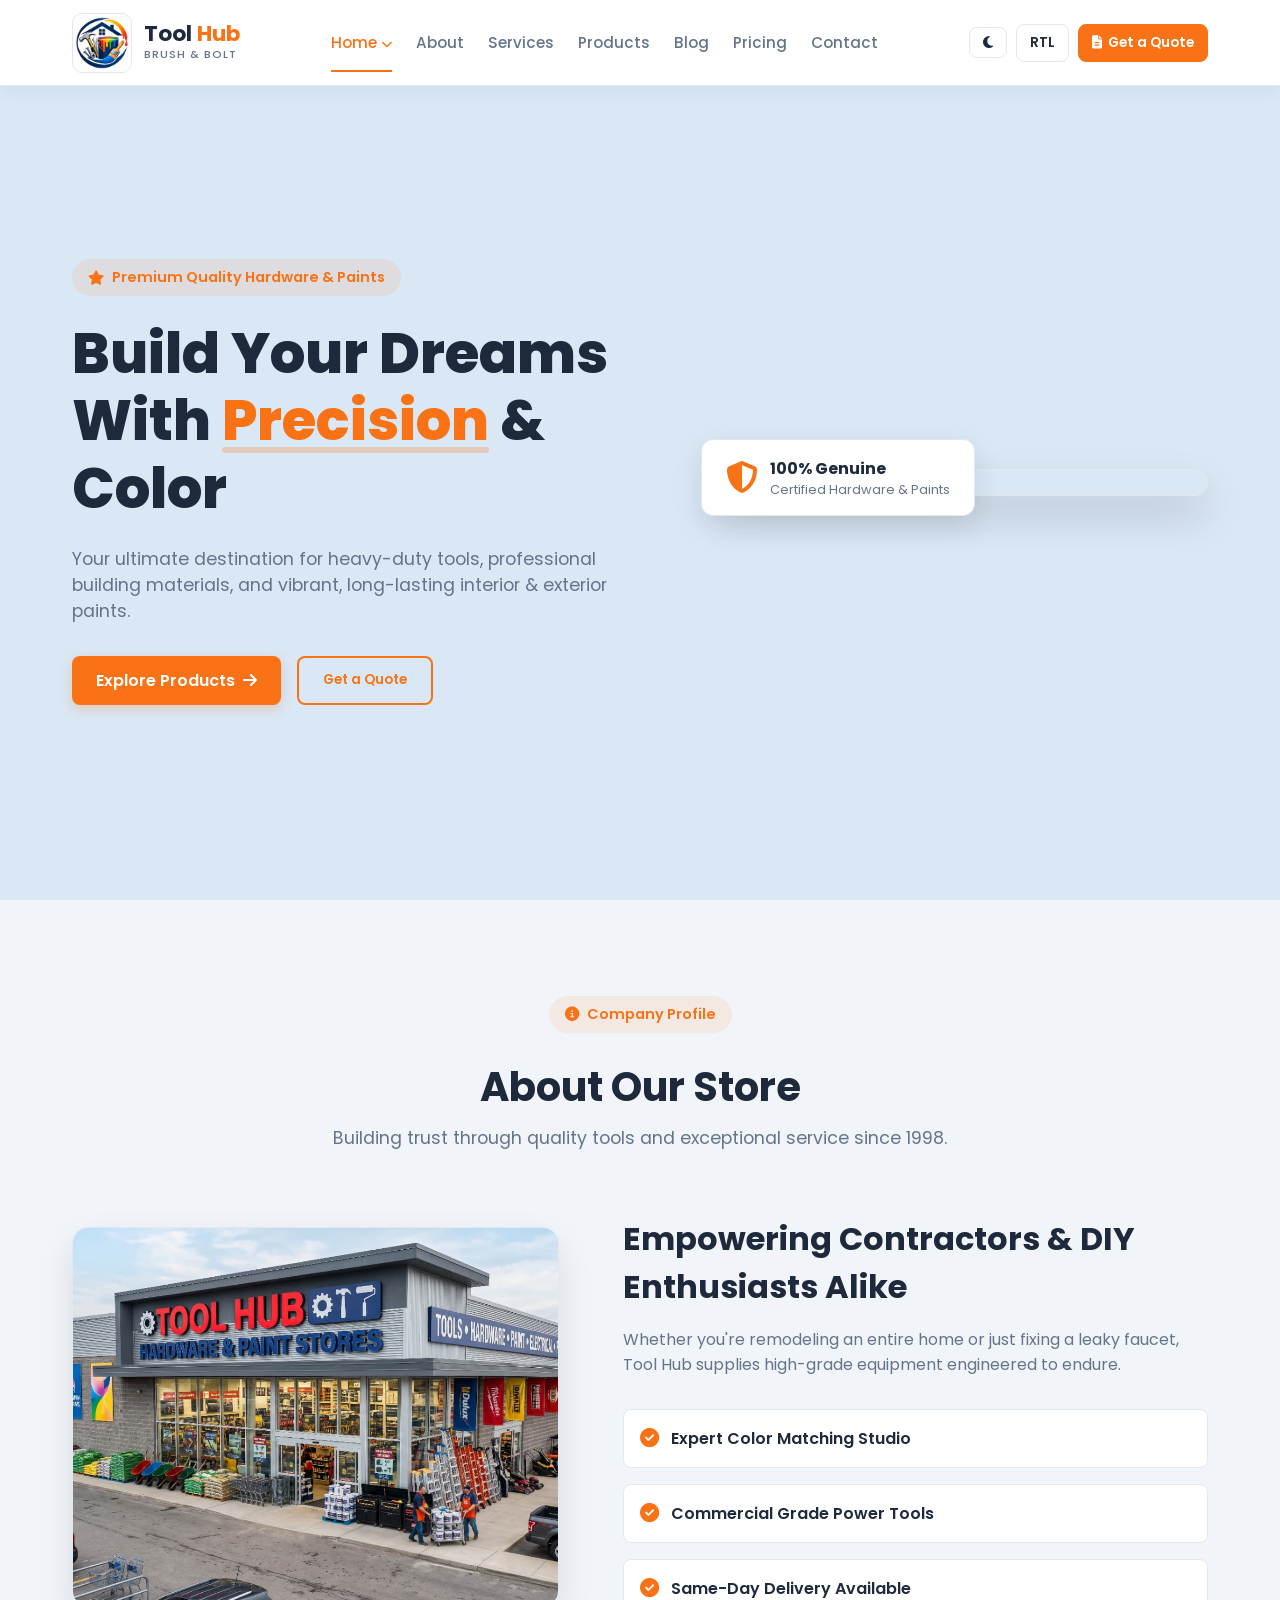
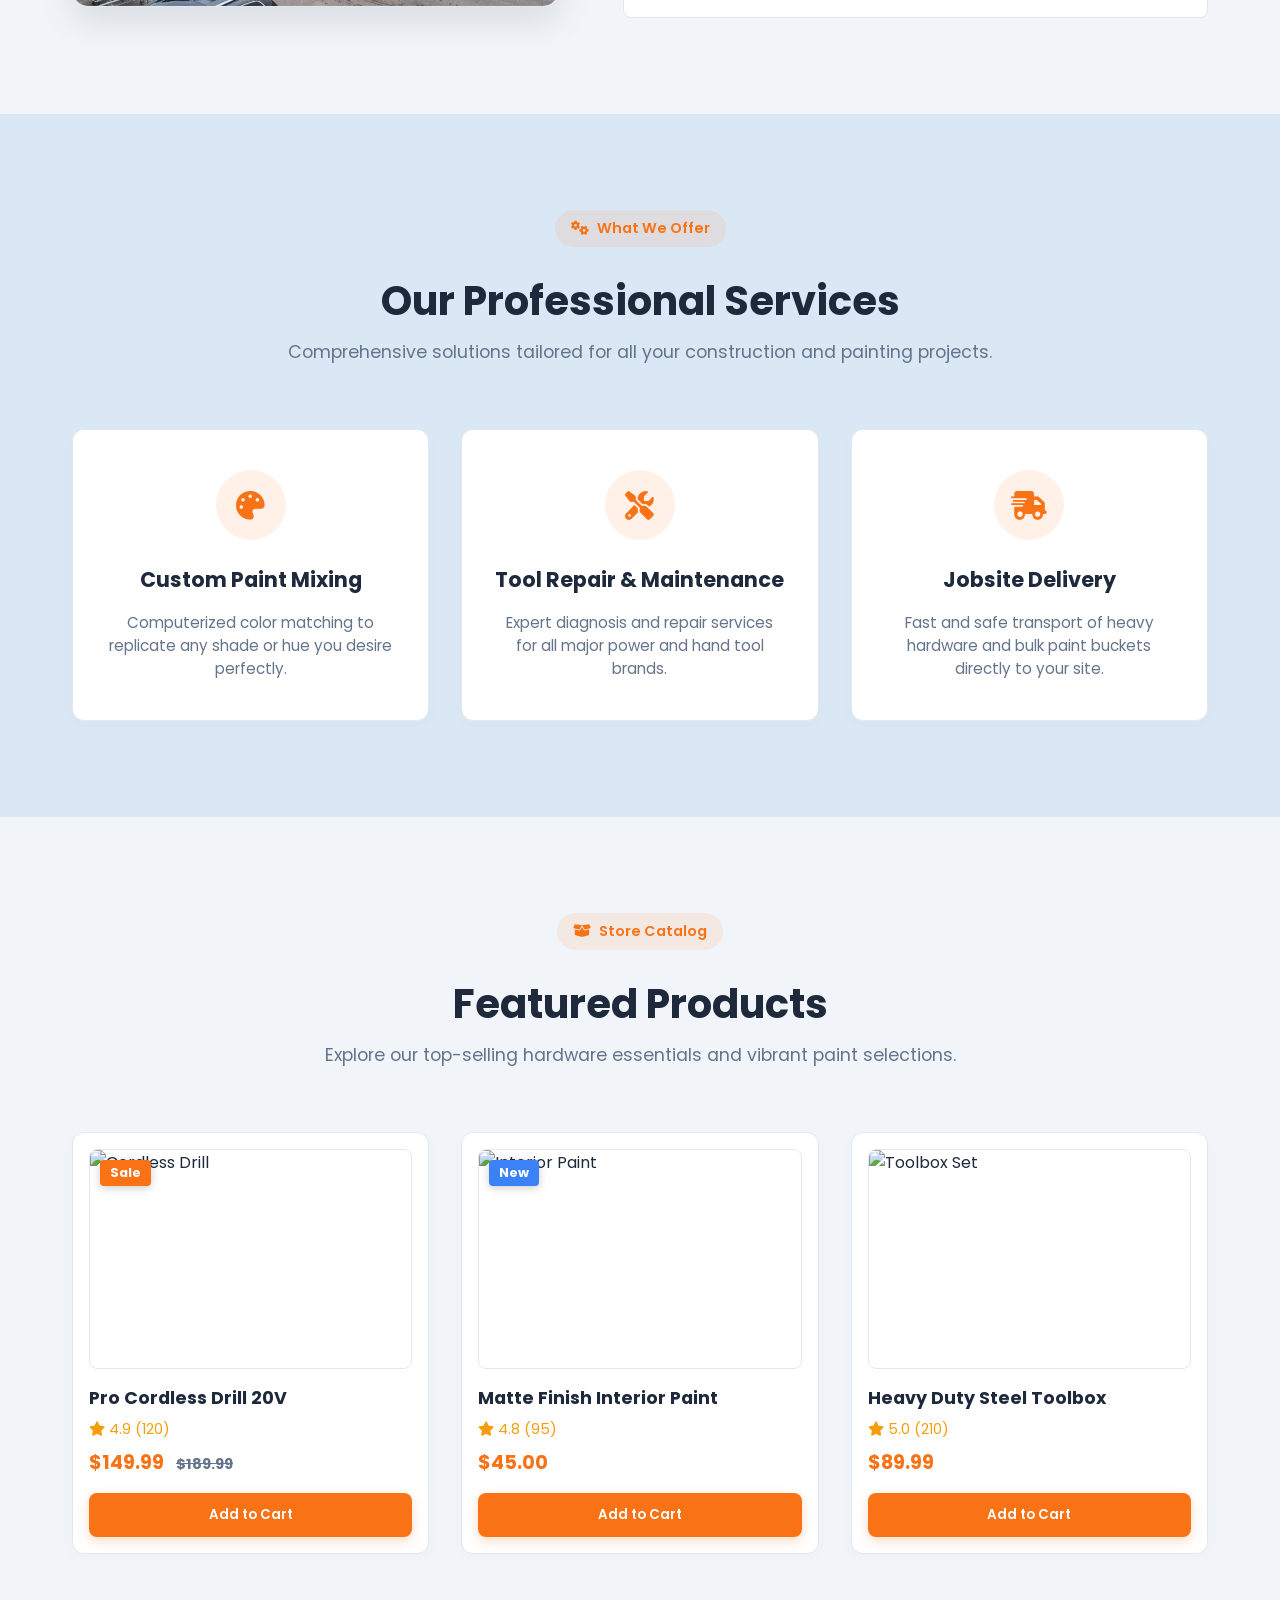
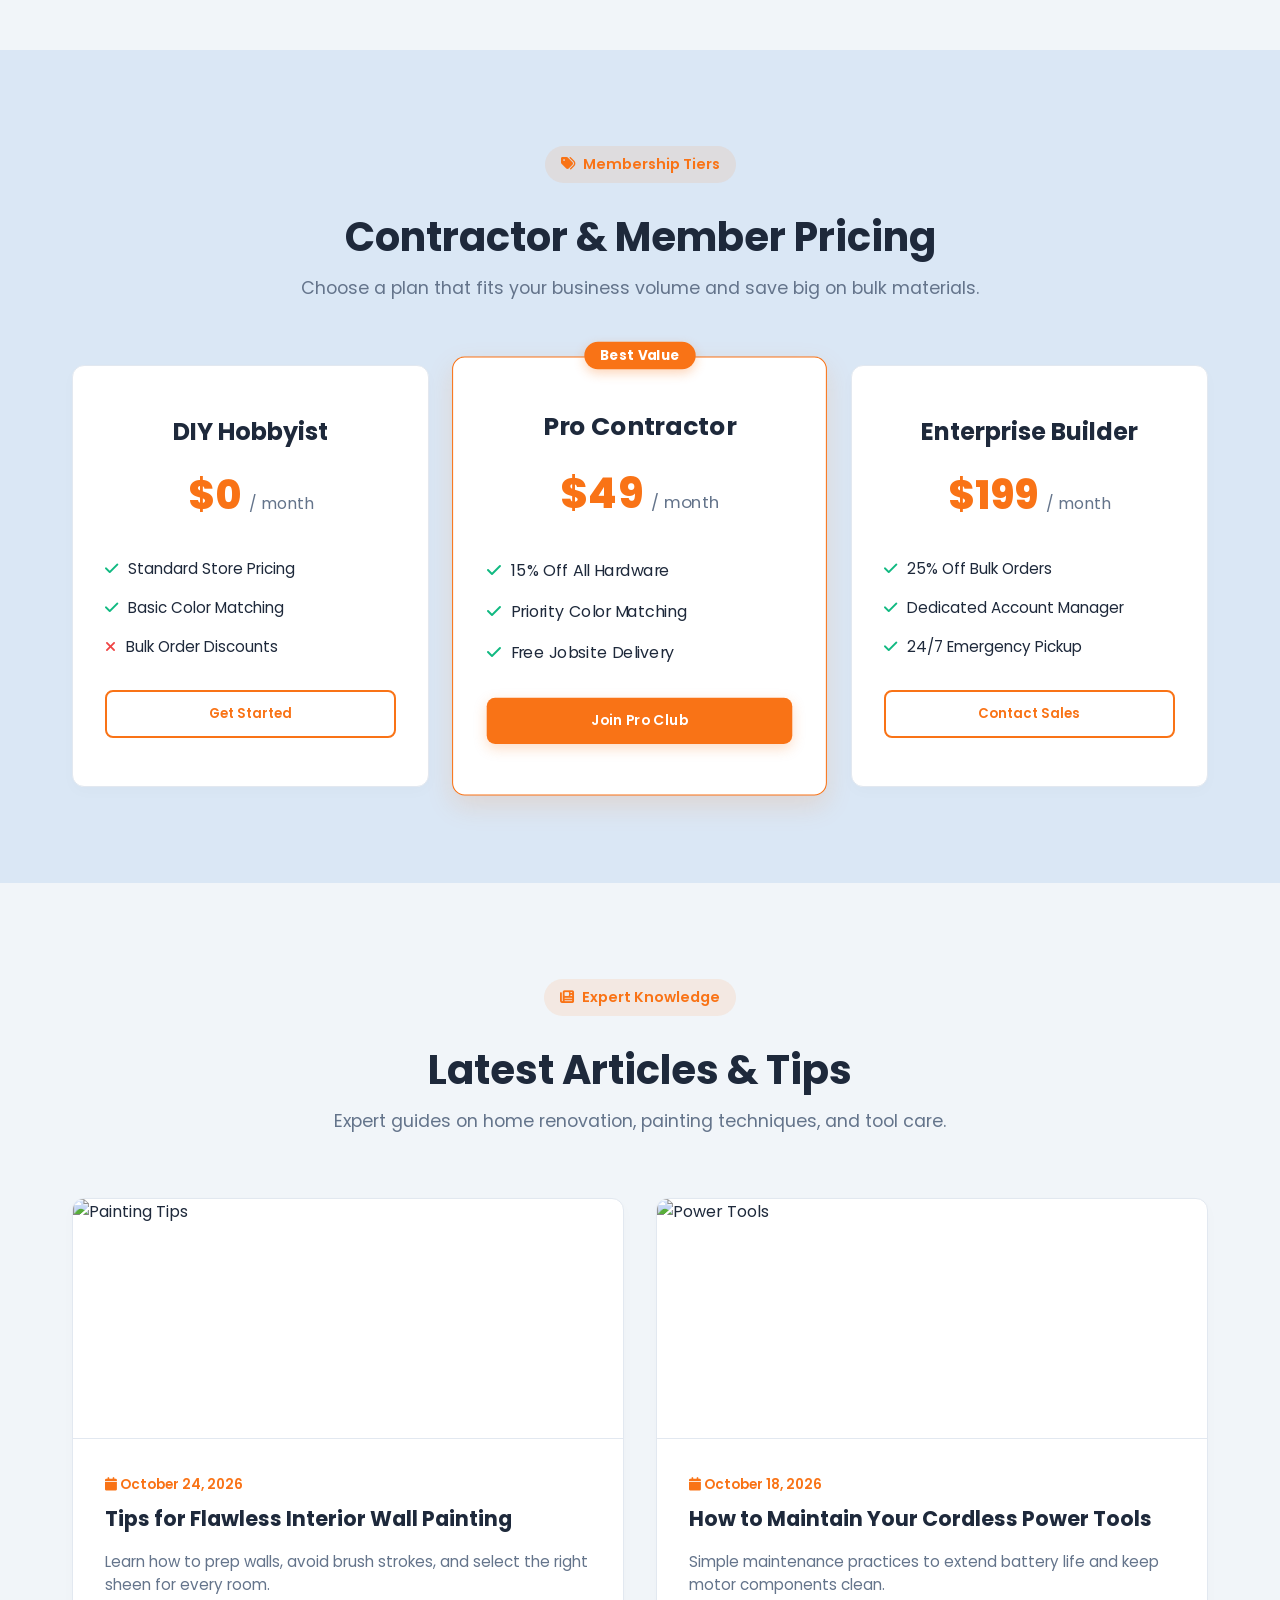
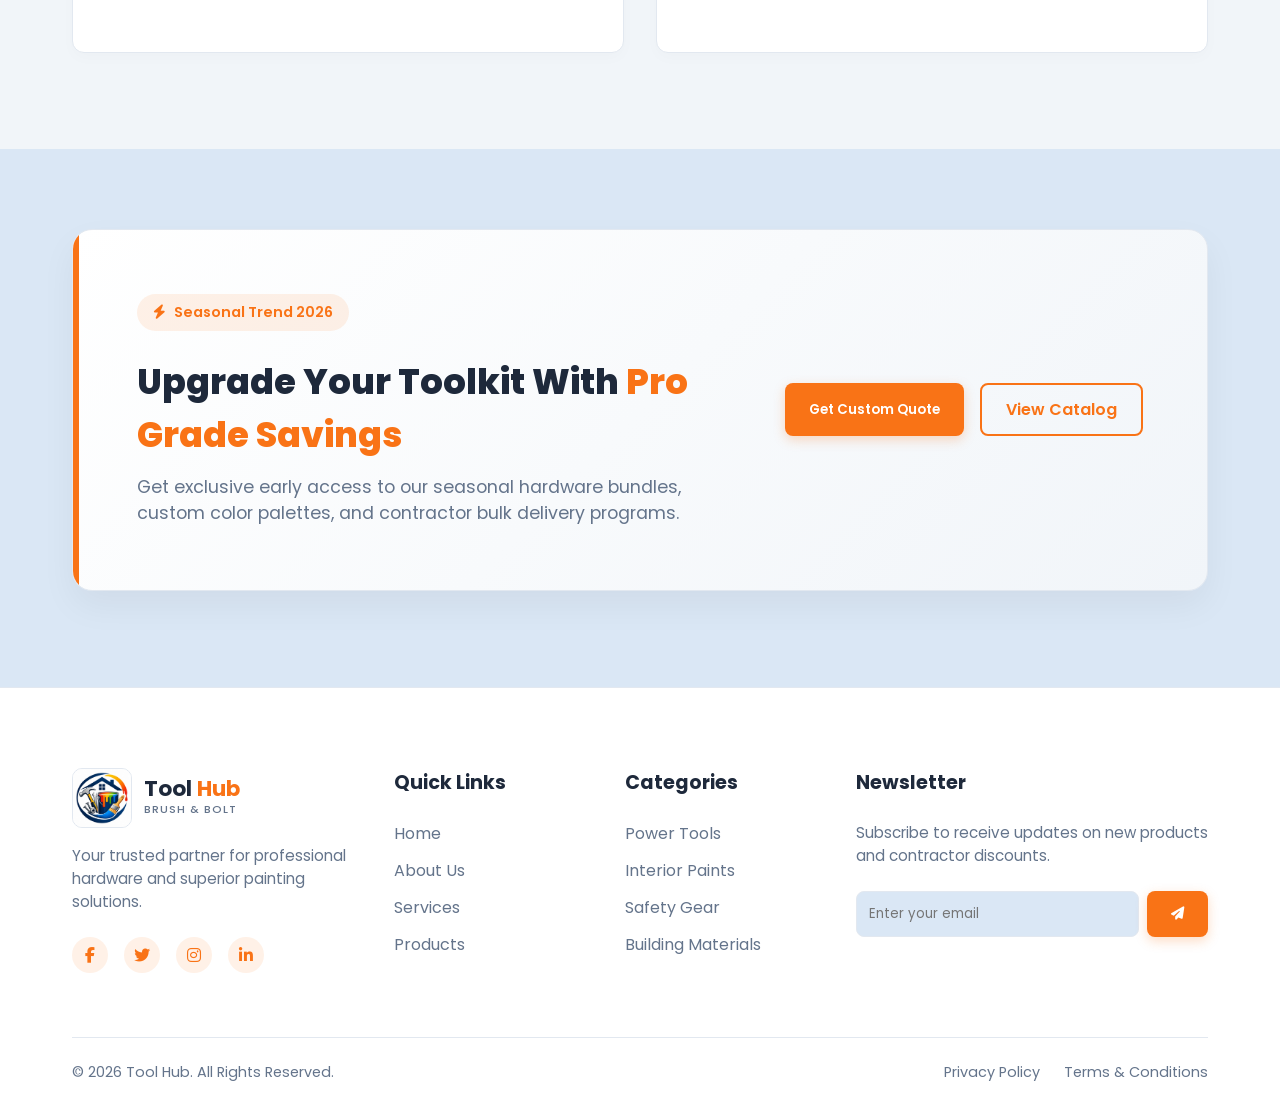
==== commit ccd9e8f6: "Add files via upload" ====
--- a/index.html
+++ b/index.html
@@ -4,7 +4,7 @@
     <meta charset="UTF-8">
     <meta name="viewport" content="width=device-width, initial-scale=1.0">
     <title>Tool Hub - Hardware & Paint Store</title>
-     
+    
     <link rel="icon" type="image/png" href="/8eee87d8-c4de-4aaa-bc48-69386eb19802.jpg">
 
     <!-- Google Fonts -->
@@ -299,7 +299,7 @@
                             <span class="blog-date"><i class="fa-solid fa-calendar"></i> October 24, 2026</span>
                             <h4>Tips for Flawless Interior Wall Painting</h4>
                             <p>Learn how to prep walls, avoid brush strokes, and select the right sheen for every room.</p>
-                            <a href="#" class="read-more">Read More <i class="fa-solid fa-arrow-right"></i></a>
+                          
                         </div>
                     </div>
                     <div class="blog-card reveal-right">
@@ -310,55 +310,26 @@
                             <span class="blog-date"><i class="fa-solid fa-calendar"></i> October 18, 2026</span>
                             <h4>How to Maintain Your Cordless Power Tools</h4>
                             <p>Simple maintenance practices to extend battery life and keep motor components clean.</p>
-                            <a href="#" class="read-more">Read More <i class="fa-solid fa-arrow-right"></i></a>
-                        </div>
-                    </div>
-                </div>
-            </div>
-        </section>
-
-        <!-- SECTION: FEATURED VIDEO SHOWCASE -->
-        <section class="video-section section-padding" id="video">
-            <div class="container">
-                <div class="section-header reveal-up">
-                    <span class="badge"><i class="fa-solid fa-video"></i> Video Showcase</span>
-                    <h2>Store Tour & Tutorial</h2>
-                    <p>Take a virtual walkthrough of our hardware aisles and watch our expert painting tips.</p>
-                </div>
-                <div class="video-wrapper reveal-up">
-                    <iframe src="/WhatsApp Video 2026-11-03 at 12.18.35 PM.mp4" title="Tool Hub Store Tour & Demonstration" allowfullscreen></iframe>
-                </div>
-            </div>
-        </section>
-
-        <!-- SECTION 7: CONTACT -->
-        <section class="contact-section section-padding" id="contact">
-            <div class="container">
-                <div class="section-header reveal-up">
-                    <span class="badge"><i class="fa-solid fa-headset"></i> Support & Location</span>
-                    <h2>Get In Touch</h2>
-                    <p>Have questions about inventory, custom orders, or pricing? Reach out to us!</p>
-                </div>
-                <div class="contact-grid">
-                    <div class="contact-info reveal-left">
-                        <h3>Visit Our Showroom</h3>
-                        <p><i class="fa-solid fa-location-dot"></i> 123 Industrial Parkway, Hardware City, HC 90210</p>
-                        <p><i class="fa-solid fa-phone"></i> +1 (555) 839-2000</p>
-                        <p><i class="fa-solid fa-envelope"></i> support@toolhubstore.com</p>
-                        <p><i class="fa-solid fa-clock"></i> Mon - Sat: 7:00 AM - 7:00 PM</p>
-                    </div>
-                    <form class="contact-form reveal-right" id="contactForm">
-                        <div class="form-group">
-                            <input type="text" placeholder="Your Name" required>
-                        </div>
-                        <div class="form-group">
-                            <input type="email" placeholder="Your Email" required>
-                        </div>
-                        <div class="form-group">
-                            <textarea rows="5" placeholder="Your Message / Quote Request details..." required></textarea>
-                        </div>
-                        <button type="submit" class="btn primary-btn full-width">Send Message</button>
-                    </form>
+                           
+                        </div>
+                    </div>
+                </div>
+            </div>
+        </section>
+
+        <!-- NEW SECTION: TREND CTA BANNER -->
+        <section class="trend-cta-section">
+            <div class="container">
+                <div class="trend-cta-card reveal-up">
+                    <div class="trend-cta-text">
+                        <span class="badge"><i class="fa-solid fa-bolt"></i> Seasonal Trend 2026</span>
+                        <h2>Upgrade Your Toolkit With <span>Pro Grade Savings</span></h2>
+                        <p>Get exclusive early access to our seasonal hardware bundles, custom color palettes, and contractor bulk delivery programs.</p>
+                    </div>
+                    <div class="trend-cta-actions">
+                        <button class="btn primary-btn" onclick="document.getElementById('quoteModal').classList.add('active')">Get Custom Quote</button>
+                        <a href="/products.html" class="btn secondary-btn">View Catalog</a>
+                    </div>
                 </div>
             </div>
         </section>
@@ -426,6 +397,8 @@
     </footer>
 
     <!-- Custom JS -->
-    <script src="index.js"></script>
+    <script src="index.js">
+       
+    </script>
 </body>
 </html>
--- a/index.css
+++ b/index.css
@@ -1,4 +1,4 @@
- :root {
+:root {
             --bg-color: #dae7f5;
             --bg-secondary: #f1f5f9;
             --card-bg: #ffffff;
@@ -69,7 +69,7 @@
             background-color: var(--bg-secondary);
         }
 
-        /* ================= STANDARD CARDS (Lighting Effects Removed) ================= */
+        /* ================= STANDARD CARDS ================= */
         .card-base {
             border: 1px solid var(--border-color);
             border-radius: 12px;
@@ -111,7 +111,6 @@
             transform: translateX(0);
         }
 
-        /* Pulse Animation for interactive badges/highlights */
         @keyframes pulse-subtle {
             0%, 100% { transform: scale(1); }
             50% { transform: scale(1.02); }
@@ -242,7 +241,7 @@
             width: 100%;
         }
 
-        /* ================= DROPDOWN MENU STYLES ================= */
+        /* DROPDOWN MENU */
         .dropdown {
             position: relative;
         }
@@ -313,6 +312,7 @@
             color: var(--secondary-color);
             transform: translateY(-2px);
         }
+        
         .theme-toggle, .rtl-toggle {
             background-color: var(--card-bg);
             color: var(--text-color);
@@ -348,7 +348,7 @@
             color: var(--primary-color);
         }
 
-        /* ================= BUTTONS & ANIMATED RIPPLE EFFECT ================= */
+        /* ================= BUTTONS ================= */
         .btn {
             display: inline-flex;
             align-items: center;
@@ -393,8 +393,8 @@
 
         .secondary-btn {
             background-color: transparent;
-            border: 2px solid var(--border-color);
-            color: var(--text-color);
+            border: 2px solid var(--primary-color);
+            color: var(--primary-color);
         }
 
         .secondary-btn:hover {
@@ -511,7 +511,7 @@
             box-shadow: 0 4px 12px rgba(249, 115, 22, 0.15);
         }
 
-        /* ================= SECTION COMMON ================= */
+        /* ================= SECTIONS COMMON ================= */
         .section-padding {
             padding: 6rem 0;
         }
@@ -550,7 +550,7 @@
             transform: scale(1.05);
         }
 
-        /* ================= SECTION 1: HERO ================= */
+        /* ================= HERO SECTION ================= */
         .hero-section {
             padding: 10rem 0 6rem;
             min-height: 100vh;
@@ -664,7 +664,7 @@
             color: var(--text-muted);
         }
 
-        /* ================= SECTION 2: ABOUT ================= */
+        /* ================= ABOUT SECTION ================= */
         .about-grid {
             display: grid;
             grid-template-columns: 1fr 1.2fr;
@@ -732,7 +732,7 @@
             transform: scale(1.2);
         }
 
-        /* ================= SECTION 3: SERVICES ================= */
+        /* ================= SERVICES SECTION ================= */
         .services-grid {
             display: grid;
             grid-template-columns: repeat(3, 1fr);
@@ -785,7 +785,7 @@
             font-size: 0.95rem;
         }
 
-        /* ================= SECTION 4: PRODUCTS ================= */
+        /* ================= PRODUCTS SECTION ================= */
         .products-grid {
             display: grid;
             grid-template-columns: repeat(3, 1fr);
@@ -872,7 +872,7 @@
             margin-left: 8px;
         }
 
-        /* ================= SECTION 5: PRICING ================= */
+        /* ================= PRICING SECTION ================= */
         .pricing-grid {
             display: grid;
             grid-template-columns: repeat(3, 1fr);
@@ -973,7 +973,7 @@
             color: #ef4444;
         }
 
-        /* ================= SECTION 6: BLOG ================= */
+        /* ================= BLOG SECTION ================= */
         .blog-grid {
             display: grid;
             grid-template-columns: repeat(2, 1fr);
@@ -1052,116 +1052,56 @@
             gap: 12px;
         }
 
-        /* ================= VIDEO SHOWCASE ================= */
-        .video-section {
-            padding: 4rem 0;
-        }
-
-        .video-wrapper {
+       
+        /* ================= NEW TREND CTA SECTION ================= */
+        .trend-cta-section {
+            padding: 5rem 0 6rem;
+        }
+
+        .trend-cta-card {
+            background: linear-gradient(135deg, var(--card-bg) 0%, var(--bg-secondary) 100%);
+            border: 1px solid var(--border-color);
+            border-radius: 20px;
+            padding: 4rem;
+            display: flex;
+            align-items: center;
+            justify-content: space-between;
+            gap: 3rem;
+            box-shadow: 0 15px 35px rgba(0,0,0,0.05);
             position: relative;
-            width: 100%;
-            padding-bottom: 56.25%;
-            height: 0;
             overflow: hidden;
-            border-radius: 12px;
-            border: 1px solid var(--border-color);
-            background: var(--card-bg);
-            box-shadow: 0 15px 35px rgba(0,0,0,0.1);
-            transition: transform 0.4s ease, box-shadow 0.4s ease;
-        }
-        
-        .video-wrapper:hover {
-            box-shadow: 0 20px 45px rgba(0,0,0,0.15);
-            transform: translateY(-4px);
-        }
-
-        .video-wrapper iframe {
+        }
+
+        .trend-cta-card::before {
+            content: '';
             position: absolute;
             top: 0;
             left: 0;
-            width: 100%;
+            width: 6px;
             height: 100%;
-            border: none;
-            border-radius: 12px;
-        }
-
-        /* ================= CONTACT ================= */
-        .contact-section {
-            margin-bottom: 4rem;
-        }
-
-        .contact-grid {
-            display: grid;
-            grid-template-columns: 1fr 1.5fr;
-            gap: 3rem;
-        }
-
-        .contact-info {
-            padding: 3rem;
-            display: flex;
-            flex-direction: column;
-            gap: 1.5rem;
-            border: 1px solid var(--border-color);
-            background: var(--card-bg);
-            border-radius: 12px;
-            box-shadow: 0 5px 15px rgba(0,0,0,0.02);
-            transition: transform 0.3s ease;
-        }
-
-        .contact-info h3 {
-            font-size: 1.8rem;
-            margin-bottom: 0.5rem;
-        }
-
-        .contact-info p {
-            display: flex;
-            align-items: center;
-            gap: 12px;
-            color: var(--text-muted);
-            transition: all 0.3s cubic-bezier(0.16, 1, 0.3, 1);
-        }
-
-        .contact-info p:hover {
-            transform: translateX(8px);
-            color: var(--text-color);
-        }
-
-        .contact-info i {
-            color: var(--primary-color);
-            font-size: 1.2rem;
-            transition: transform 0.3s ease;
-        }
-        
-        .contact-info p:hover i {
-            transform: scale(1.2) rotate(10deg);
-        }
-
-        .contact-form {
-            padding: 3rem;
-            display: flex;
-            flex-direction: column;
-            gap: 1.5rem;
-            border: 1px solid var(--border-color);
-            background: var(--card-bg);
-            border-radius: 12px;
-            box-shadow: 0 5px 15px rgba(0,0,0,0.02);
-        }
-
-        .form-group input, .form-group textarea {
-            width: 100%;
-            padding: 1rem;
-            background: var(--bg-color);
-            border: 1px solid var(--border-color);
-            border-radius: 8px;
-            color: var(--text-color);
-            outline: none;
-            transition: var(--transition);
-        }
-
-        .form-group input:focus, .form-group textarea:focus {
-            border-color: var(--primary-color);
-            transform: translateY(-1px);
-            box-shadow: 0 4px 12px rgba(249, 115, 22, 0.15);
+            background: var(--primary-color);
+        }
+
+        .trend-cta-text h2 {
+            font-size: 2.2rem;
+            font-weight: 800;
+            margin-bottom: 0.8rem;
+        }
+
+        .trend-cta-text h2 span {
+            color: var(--primary-color);
+        }
+
+        .trend-cta-text p {
+            color: var(--text-muted);
+            font-size: 1.1rem;
+            max-width: 600px;
+        }
+
+        .trend-cta-actions {
+            display: flex;
+            gap: 1rem;
+            flex-shrink: 0;
         }
 
         /* ================= FOOTER ================= */
@@ -1282,7 +1222,8 @@
         [dir="rtl"] .hero-btns,
         [dir="rtl"] .social-icons,
         [dir="rtl"] .about-features,
-        [dir="rtl"] .pricing-features li {
+        [dir="rtl"] .pricing-features li,
+        [dir="rtl"] .trend-cta-actions {
             flex-direction: row-reverse;
         }
 
@@ -1292,9 +1233,14 @@
 
         /* ================= RESPONSIVE DESIGN ================= */
         @media (max-width: 1024px) {
-            .hero-container, .about-grid, .contact-grid {
+            .hero-container, .about-grid, .trend-cta-card {
                 grid-template-columns: 1fr;
                 gap: 3rem;
+            }
+            .trend-cta-card {
+                flex-direction: column;
+                align-items: flex-start;
+                padding: 3rem;
             }
             .services-grid, .products-grid, .pricing-grid {
                 grid-template-columns: repeat(2, 1fr);
@@ -1354,6 +1300,22 @@
             .hero-content h1 {
                 font-size: 2.5rem;
             }
+            .showcase-content {
+                padding: 2rem;
+            }
+            .showcase-content h2 {
+                font-size: 2rem;
+            }
+            .trend-cta-card {
+                padding: 2rem;
+            }
+            .trend-cta-actions {
+                flex-direction: column;
+                width: 100%;
+            }
+            .trend-cta-actions .btn {
+                width: 100%;
+            }
             .footer-container {
                 grid-template-columns: 1fr;
             }
